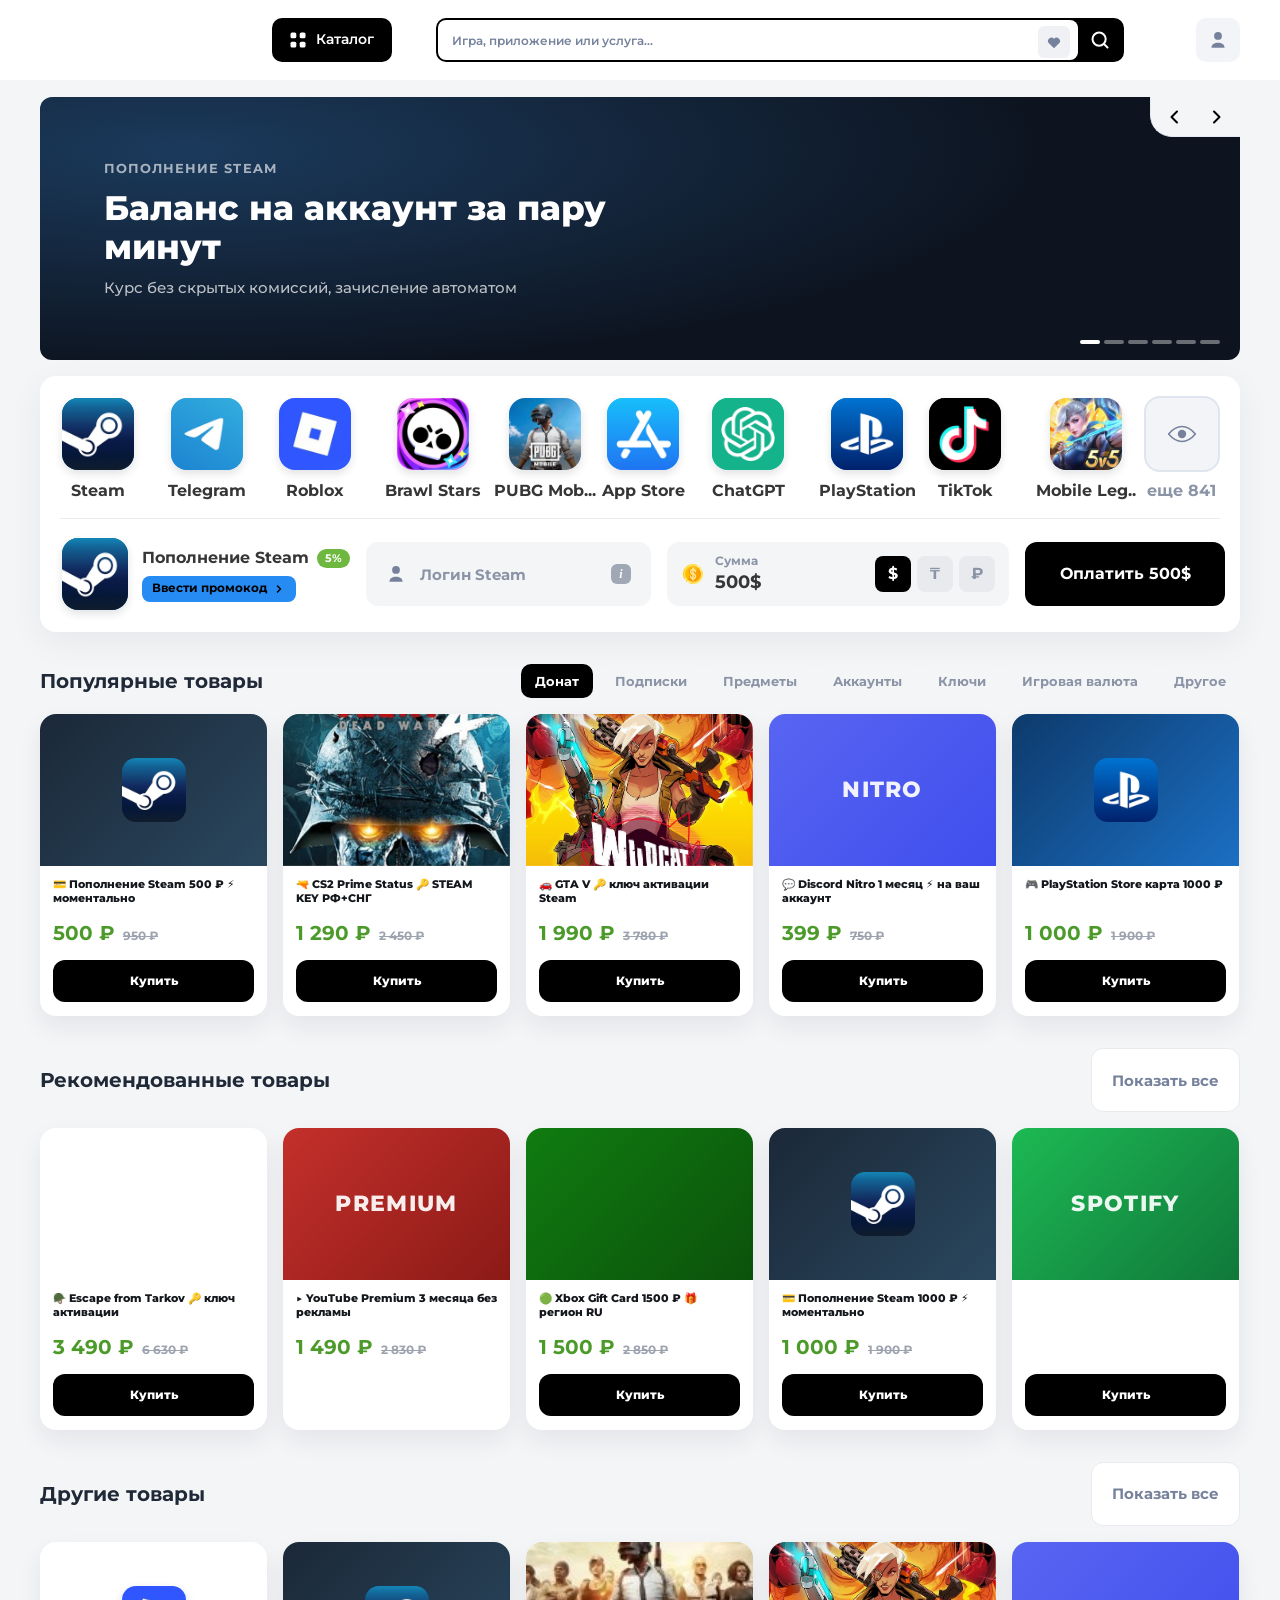
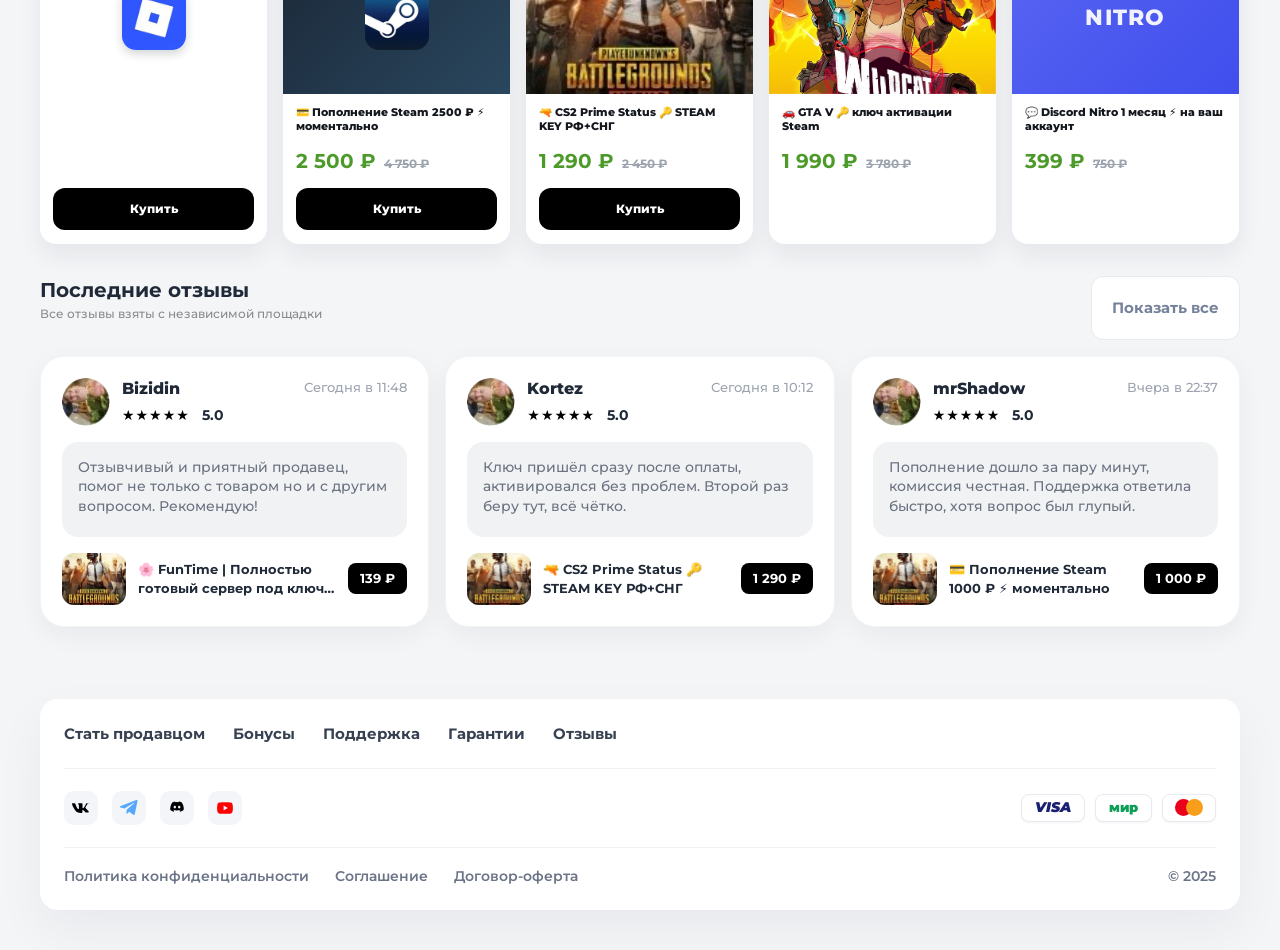
==== index.html @ a643cd5f "Витрина, страница статуса заказа и админка" ====
<!DOCTYPE html>
<html lang="ru">
<head>
<meta charset="utf-8">
<meta name="viewport" content="width=1280">
<title>Магазин цифровых товаров</title>
<link rel="icon" href="assets/img/favicon.svg" type="image/svg+xml">
<link rel="icon" href="assets/img/favicon-32.png" sizes="32x32" type="image/png">
<link rel="apple-touch-icon" href="assets/img/favicon-180.png">
<link rel="preconnect" href="https://fonts.googleapis.com">
<link rel="preconnect" href="https://fonts.gstatic.com" crossorigin>
<link href="https://fonts.googleapis.com/css2?family=Montserrat:wght@400;500;600;700;800;900&display=swap" rel="stylesheet">
<link rel="stylesheet" href="assets/css/styles.css">
</head>
<body>

<header class="header">
  <div class="header__inner">
    <button class="btn btn--catalog" type="button" id="catalogBtn" aria-expanded="false" aria-controls="catalogMenu">
      <svg width="20" height="20" viewBox="0 0 20 20" fill="none" aria-hidden="true">
        <rect x="2.5" y="2.5" width="5.8" height="5.8" rx="1.6" fill="#fff"/>
        <rect x="11.7" y="2.5" width="5.8" height="5.8" rx="1.6" fill="#fff"/>
        <rect x="2.5" y="11.7" width="5.8" height="5.8" rx="1.6" fill="#fff"/>
        <rect x="11.7" y="11.7" width="5.8" height="5.8" rx="1.6" fill="#fff"/>
      </svg>
      Каталог
    </button>

    <form class="search" role="search" onsubmit="return false">
      <input class="search__input" type="text" placeholder="Игра, приложение или услуга...">
      <button class="search__fav" type="button" aria-label="Избранное">
        <svg width="14" height="13" viewBox="0 0 14 13" fill="none" aria-hidden="true"><path d="M7 12.2 1.9 7.3A3.4 3.4 0 0 1 7 2.8a3.4 3.4 0 0 1 5.1 4.5L7 12.2Z" fill="#76829B"/></svg>
      </button>
      <button class="search__submit" type="submit" aria-label="Найти">
        <svg width="20" height="20" viewBox="0 0 20 20" fill="none" aria-hidden="true">
          <circle cx="9.1" cy="9.1" r="6.6" stroke="#fff" stroke-width="2"/>
          <path d="M14 14l3.5 3.5" stroke="#fff" stroke-width="2" stroke-linecap="round"/>
        </svg>
      </button>
    </form>

    <button class="header__profile" type="button" aria-label="Профиль">
      <svg width="20" height="20" viewBox="0 0 20 20" fill="none" aria-hidden="true">
        <circle cx="10" cy="5.9" r="3.9" fill="#76829B"/>
        <path d="M3.5 17.7c0-3.4 2.9-4.9 6.5-4.9s6.5 1.5 6.5 4.9H3.5Z" fill="#76829B"/>
      </svg>
    </button>
  </div>

  <!-- Выпадающее меню каталога. Живёт внутри шапки, чтобы клик по нему
       не считался кликом «снаружи» и меню не закрывалось само. -->
  <div class="catalog" id="catalogMenu" hidden>
    <div class="catalog__inner">
      <nav class="cat-side">
            <button class="cat-side__item is-active" type="button">
              Игры и игровые сервисы
              <svg width="18" height="18" viewBox="0 0 18 18" fill="none" aria-hidden="true"><path d="M6.75 4.5 11.25 9l-4.5 4.5" stroke="currentColor" stroke-width="1.5" stroke-linecap="round" stroke-linejoin="round"/></svg>
            </button>
            <button class="cat-side__item" type="button">
              Игровые ценности
              <svg width="18" height="18" viewBox="0 0 18 18" fill="none" aria-hidden="true"><path d="M6.75 4.5 11.25 9l-4.5 4.5" stroke="currentColor" stroke-width="1.5" stroke-linecap="round" stroke-linejoin="round"/></svg>
            </button>
            <button class="cat-side__item" type="button">
              Мобильные игры
              <svg width="18" height="18" viewBox="0 0 18 18" fill="none" aria-hidden="true"><path d="M6.75 4.5 11.25 9l-4.5 4.5" stroke="currentColor" stroke-width="1.5" stroke-linecap="round" stroke-linejoin="round"/></svg>
            </button>
            <button class="cat-side__item" type="button">
              Сервисы и соцсети
              <svg width="18" height="18" viewBox="0 0 18 18" fill="none" aria-hidden="true"><path d="M6.75 4.5 11.25 9l-4.5 4.5" stroke="currentColor" stroke-width="1.5" stroke-linecap="round" stroke-linejoin="round"/></svg>
            </button>
            <button class="cat-side__item" type="button">
              Программы
              <svg width="18" height="18" viewBox="0 0 18 18" fill="none" aria-hidden="true"><path d="M6.75 4.5 11.25 9l-4.5 4.5" stroke="currentColor" stroke-width="1.5" stroke-linecap="round" stroke-linejoin="round"/></svg>
            </button>
      </nav>
      <div class="cat-main">
        <div class="cat-cols">
            <div class="cat-col">
              <h3 class="cat-col__title">
                <a href="#">Steam</a>
                <svg width="18" height="18" viewBox="0 0 18 18" fill="none" aria-hidden="true"><path d="M6.75 4.5 11.25 9l-4.5 4.5" stroke="currentColor" stroke-width="1.6" stroke-linecap="round" stroke-linejoin="round"/></svg>
              </h3>
              <ul class="cat-col__list">
                <li><a href="#">Игры и DLC</a></li>
                <li><a href="#">Пополнение баланса</a></li>
                <li><a href="#">Подарочные карты</a></li>
                <li><a href="#">Коллекционные карточки</a></li>
                <li><a href="#">Смена региона</a></li>
              </ul>
            </div>
            <div class="cat-col">
              <h3 class="cat-col__title">
                <a href="#">PlayStation</a>
                <svg width="18" height="18" viewBox="0 0 18 18" fill="none" aria-hidden="true"><path d="M6.75 4.5 11.25 9l-4.5 4.5" stroke="currentColor" stroke-width="1.6" stroke-linecap="round" stroke-linejoin="round"/></svg>
              </h3>
              <ul class="cat-col__list">
                <li><a href="#">Игры и DLC</a></li>
                <li><a href="#">Пополнение баланса</a></li>
                <li><a href="#">Новые аккаунты</a></li>
                <li><a href="#">PS Plus</a></li>
                <li><a href="#">EA Play</a></li>
              </ul>
            </div>
            <div class="cat-col">
              <h3 class="cat-col__title">
                <a href="#">Xbox</a>
                <svg width="18" height="18" viewBox="0 0 18 18" fill="none" aria-hidden="true"><path d="M6.75 4.5 11.25 9l-4.5 4.5" stroke="currentColor" stroke-width="1.6" stroke-linecap="round" stroke-linejoin="round"/></svg>
              </h3>
              <ul class="cat-col__list">
                <li><a href="#">Игры и DLC</a></li>
                <li><a href="#">Пополнение баланса</a></li>
                <li><a href="#">Новые аккаунты</a></li>
                <li><a href="#">Xbox Game Pass</a></li>
                <li><a href="#">Услуги</a></li>
              </ul>
            </div>
            <div class="cat-col">
              <h3 class="cat-col__title">
                <a href="#">Nintendo</a>
                <svg width="18" height="18" viewBox="0 0 18 18" fill="none" aria-hidden="true"><path d="M6.75 4.5 11.25 9l-4.5 4.5" stroke="currentColor" stroke-width="1.6" stroke-linecap="round" stroke-linejoin="round"/></svg>
              </h3>
              <ul class="cat-col__list">
                <li><a href="#">Игры и DLC</a></li>
                <li><a href="#">Подарочные карты</a></li>
                <li><a href="#">Новые аккаунты</a></li>
                <li><a href="#">NS Online</a></li>
              </ul>
            </div>
            <div class="cat-col">
              <h3 class="cat-col__title">
                <a href="#">Battle.net</a>
                <svg width="18" height="18" viewBox="0 0 18 18" fill="none" aria-hidden="true"><path d="M6.75 4.5 11.25 9l-4.5 4.5" stroke="currentColor" stroke-width="1.6" stroke-linecap="round" stroke-linejoin="round"/></svg>
              </h3>
              <ul class="cat-col__list">
                <li><a href="#">World of Warcraft</a></li>
                <li><a href="#">Подарочные карты</a></li>
                <li><a href="#">Прямое пополнение</a></li>
                <li><a href="#">Новые аккаунты</a></li>
                <li><a href="#">Смена региона</a></li>
              </ul>
            </div>
            <div class="cat-col">
              <h3 class="cat-col__title">
                <a href="#">Подборки</a>
                <svg width="18" height="18" viewBox="0 0 18 18" fill="none" aria-hidden="true"><path d="M6.75 4.5 11.25 9l-4.5 4.5" stroke="currentColor" stroke-width="1.6" stroke-linecap="round" stroke-linejoin="round"/></svg>
              </h3>
              <ul class="cat-col__list">
                <li><a href="#">Скидки 90%</a></li>
                <li><a href="#">Популярные издатели</a></li>
                <li><a href="#">Лучшие серии игр</a></li>
                <li><a href="#">Steam Deck</a></li>
                <li><a href="#">Bundle-наборы</a></li>
              </ul>
            </div>
        </div>
      </div>
    </div>
  </div>
</header>

<main class="page">

  <!-- 1. Баннер-карусель. В макете картинки не было (чёрный прямоугольник),
       поэтому слайды собраны градиентами — структура и поведение важнее содержимого. -->
  <section class="banner" id="banner">
    <div class="banner__track">
      <div class="banner__slide slide--1 is-current">
        <div class="banner__text">
          <p class="banner__kicker">Пополнение Steam</p>
          <h2 class="banner__title">Баланс на аккаунт за пару минут</h2>
          <p class="banner__sub">Курс без скрытых комиссий, зачисление автоматом</p>
        </div>
      </div>
      <div class="banner__slide slide--2">
        <div class="banner__text">
          <p class="banner__kicker">Ключи и активации</p>
          <h2 class="banner__title">Более 40 000 игр в наличии</h2>
          <p class="banner__sub">Ключ приходит сразу после оплаты</p>
        </div>
      </div>
      <div class="banner__slide slide--3">
        <div class="banner__text">
          <p class="banner__kicker">Подписки</p>
          <h2 class="banner__title">Discord Nitro, YouTube, Spotify</h2>
          <p class="banner__sub">Оформляем на ваш аккаунт, без смены пароля</p>
        </div>
      </div>
      <div class="banner__slide slide--4">
        <div class="banner__text">
          <p class="banner__kicker">Мобильные игры</p>
          <h2 class="banner__title">Донат в Brawl Stars и PUBG Mobile</h2>
          <p class="banner__sub">По ID аккаунта, без входа в игру</p>
        </div>
      </div>
      <div class="banner__slide slide--5">
        <div class="banner__text">
          <p class="banner__kicker">Гифт-карты</p>
          <h2 class="banner__title">PlayStation, Xbox, Roblox</h2>
          <p class="banner__sub">Номиналы от 500 ₽, регион на выбор</p>
        </div>
      </div>
      <div class="banner__slide slide--6">
        <div class="banner__text">
          <p class="banner__kicker">Гарантия</p>
          <h2 class="banner__title">Не подошёл товар — вернём деньги</h2>
          <p class="banner__sub">Поддержка на связи круглосуточно</p>
        </div>
      </div>
    </div>

    <div class="banner__nav">
      <button class="banner__arrow" type="button" data-dir="-1" aria-label="Предыдущий слайд">
        <svg width="22" height="22" viewBox="0 0 22 22" fill="none" aria-hidden="true"><path d="M13 5.5 7.5 11l5.5 5.5" stroke="#000" stroke-width="2" stroke-linecap="round" stroke-linejoin="round"/></svg>
      </button>
      <button class="banner__arrow" type="button" data-dir="1" aria-label="Следующий слайд">
        <svg width="22" height="22" viewBox="0 0 22 22" fill="none" aria-hidden="true"><path d="M9 5.5 14.5 11 9 16.5" stroke="#000" stroke-width="2" stroke-linecap="round" stroke-linejoin="round"/></svg>
      </button>
    </div>

    <div class="banner__dots" role="tablist" aria-label="Слайды"></div>
  </section>

  <!-- 2. Иконки сервисов + блок пополнения Steam -->
  <section class="services-card">
    <div class="services">
          <button class="service" type="button" style="--ring: #1482B3">
            <span class="service__tile"><img src="assets/img/steam.png" alt="Steam"></span>
            <span class="service__name">Steam</span>
          </button>
          <button class="service" type="button" style="--ring: #45BAEE">
            <span class="service__tile"><img src="assets/img/telegram.png" alt="Telegram"></span>
            <span class="service__name">Telegram</span>
          </button>
          <button class="service" type="button" style="--ring: #B8C5FF">
            <span class="service__tile"><img src="assets/img/roblox.png" alt="Roblox"></span>
            <span class="service__name">Roblox</span>
          </button>
          <button class="service" type="button" style="--ring: #E86EFF">
            <span class="service__tile"><img src="assets/img/brawlstars.png" alt="Brawl Stars"></span>
            <span class="service__name">Brawl Stars</span>
          </button>
          <button class="service" type="button" style="--ring: #FFFFFF">
            <span class="service__tile"><img src="assets/img/pubgm.png" alt="PUBG Mob..."></span>
            <span class="service__name">PUBG Mob...</span>
          </button>
          <button class="service" type="button" style="--ring: #4ACDFF">
            <span class="service__tile"><img src="assets/img/appstore.png" alt="App Store"></span>
            <span class="service__name">App Store</span>
          </button>
          <button class="service" type="button" style="--ring: #38D4AD">
            <span class="service__tile"><img src="assets/img/chatgpt.png" alt="ChatGPT"></span>
            <span class="service__name">ChatGPT</span>
          </button>
          <button class="service" type="button" style="--ring: #117FDA">
            <span class="service__tile"><img src="assets/img/playstation.png" alt="PlayStation"></span>
            <span class="service__name">PlayStation</span>
          </button>
          <button class="service" type="button" style="--ring: #454545">
            <span class="service__tile"><img src="assets/img/tiktok.png" alt="TikTok"></span>
            <span class="service__name">TikTok</span>
          </button>
          <button class="service" type="button" style="--ring: #FFFFFF">
            <span class="service__tile"><img src="assets/img/mobilelegends.png" alt="Mobile Leg.."></span>
            <span class="service__name">Mobile Leg..</span>
          </button>
      <button class="service service--more" type="button">
        <span class="service__tile service__tile--more">
          <svg width="28" height="28" viewBox="0 0 28 28" fill="none" aria-hidden="true">
            <circle cx="14" cy="14" r="4.2" fill="#76829B"/>
            <path d="M14 6.5c5.2 0 9.6 3 13.4 7.5-3.8 4.5-8.2 7.5-13.4 7.5S4.4 18.5.6 14C4.4 9.5 8.8 6.5 14 6.5Z" stroke="#76829B" stroke-width="1.6"/>
          </svg>
        </span>
        <span class="service__name service__name--muted">еще 841</span>
      </button>
    </div>

    <hr class="services-card__divider">

    <div class="topup" data-sku="STEAM-TOPUP-500">
      <div class="topup__app">
        <span class="service__tile" style="--ring: #1482B3"><img src="assets/img/steam.png" alt="Steam"></span>
        <div class="topup__app-text">
          <p class="topup__app-title">Пополнение Steam <span class="badge">5%</span></p>
          <button class="promo-btn" type="button" id="promoBtn">
            Ввести промокод
            <svg width="12" height="12" viewBox="0 0 12 12" fill="none" aria-hidden="true"><path d="M4.5 3 7.5 6l-3 3" stroke="#000" stroke-width="1.5" stroke-linecap="round" stroke-linejoin="round"/></svg>
          </button>
          <label class="promo-field" id="promoField" hidden>
            <input type="text" id="promoInput" placeholder="Промокод" maxlength="32" autocomplete="off">
          </label>
          <p class="promo-note" id="promoNote" hidden></p>
        </div>
      </div>

      <label class="field field--login">
        <svg width="20" height="20" viewBox="0 0 20 20" fill="none" aria-hidden="true">
          <circle cx="10" cy="5.9" r="3.9" fill="#76829B"/>
          <path d="M3.5 17.7c0-3.4 2.9-4.9 6.5-4.9s6.5 1.5 6.5 4.9H3.5Z" fill="#76829B"/>
        </svg>
        <input type="text" placeholder="Логин Steam">
        <span class="field__hint" title="Логин виден в настройках профиля Steam">i</span>
      </label>

      <div class="field field--amount">
        <img class="field__coin" src="assets/img/coin.png" alt="" width="20" height="20">
        <div class="field__amount-text">
          <span class="field__label">Сумма</span>
          <span class="field__value" id="amountValue">500₽</span>
        </div>
        <!-- 3. Переключатель валют: только визуальное состояние, пересчёта по ТЗ не требуется -->
        <div class="currency" id="currency">
          <button class="currency__btn is-active" type="button" data-cur="$">$</button>
          <button class="currency__btn" type="button" data-cur="₸">₸</button>
          <button class="currency__btn" type="button" data-cur="₽">₽</button>
        </div>
      </div>

      <button class="btn btn--pay" type="button" id="payButton">Оплатить 500$</button>
    </div>
  </section>

  <!-- 4. Ряды товаров -->
  <section class="products">
    <div class="products__head">
      <h2 class="section-title">Популярные товары</h2>
      <div class="chips">
            <button class="chip is-active" type="button" data-tab="donate">Донат</button>
            <button class="chip" type="button" data-tab="subscribes">Подписки</button>
            <button class="chip" type="button" data-tab="items">Предметы</button>
            <button class="chip" type="button" data-tab="accounts">Аккаунты</button>
            <button class="chip" type="button" data-tab="keys">Ключи</button>
            <button class="chip" type="button" data-tab="currency">Игровая валюта</button>
            <button class="chip" type="button" data-tab="other">Другое</button>
      </div>
    </div>
    <div class="grid">
        <article class="card" data-sku="STEAM-TOPUP-500">
            <div class="card__media card__media--art art--steam">
              <img src="assets/img/steam.png" alt="" loading="lazy">
            </div>
          <div class="card__body">
            <h3 class="card__title">💳 Пополнение Steam 500 ₽ ⚡ моментально</h3>
            <p class="card__price">
              <span class="card__price-now">500 ₽</span>
              <span class="card__price-old">950 ₽</span>
            </p>
            <button class="btn btn--buy" type="button" data-sku="STEAM-TOPUP-500" data-price="500">Купить</button>
          </div>
        </article>
        <article class="card" data-sku="KEY-CS2-PRIME">
            <img class="card__media" src="assets/img/zombie.jpg" alt="" loading="lazy">
          <div class="card__body">
            <h3 class="card__title">🔫 CS2 Prime Status 🔑 STEAM KEY РФ+СНГ</h3>
            <p class="card__price">
              <span class="card__price-now">1 290 ₽</span>
              <span class="card__price-old">2 450 ₽</span>
            </p>
            <button class="btn btn--buy" type="button" data-sku="KEY-CS2-PRIME" data-price="1290">Купить</button>
          </div>
        </article>
        <article class="card" data-sku="KEY-GTA5">
            <img class="card__media" src="assets/img/wildcat.jpg" alt="" loading="lazy">
          <div class="card__body">
            <h3 class="card__title">🚗 GTA V 🔑 ключ активации Steam</h3>
            <p class="card__price">
              <span class="card__price-now">1 990 ₽</span>
              <span class="card__price-old">3 780 ₽</span>
            </p>
            <button class="btn btn--buy" type="button" data-sku="KEY-GTA5" data-price="1990">Купить</button>
          </div>
        </article>
        <article class="card" data-sku="SUB-DISCORD-1M">
            <div class="card__media card__media--art art--discord">
              <span class="art__label">NITRO</span>
            </div>
          <div class="card__body">
            <h3 class="card__title">💬 Discord Nitro 1 месяц ⚡ на ваш аккаунт</h3>
            <p class="card__price">
              <span class="card__price-now">399 ₽</span>
              <span class="card__price-old">750 ₽</span>
            </p>
            <button class="btn btn--buy" type="button" data-sku="SUB-DISCORD-1M" data-price="399">Купить</button>
          </div>
        </article>
        <article class="card" data-sku="GIFT-PSN-1000">
            <div class="card__media card__media--art art--psn">
              <img src="assets/img/playstation.png" alt="" loading="lazy">
            </div>
          <div class="card__body">
            <h3 class="card__title">🎮 PlayStation Store карта 1000 ₽</h3>
            <p class="card__price">
              <span class="card__price-now">1 000 ₽</span>
              <span class="card__price-old">1 900 ₽</span>
            </p>
            <button class="btn btn--buy" type="button" data-sku="GIFT-PSN-1000" data-price="1000">Купить</button>
          </div>
        </article>
    </div>
  </section>

  <section class="products">
    <div class="products__head">
      <h2 class="section-title">Рекомендованные товары</h2>
      <button class="btn btn--ghost" type="button">Показать все</button>
    </div>
    <div class="grid">
        <article class="card" data-sku="KEY-EFT">
            <img class="card__media" src="assets/img/rogue.jpg" alt="" loading="lazy">
          <div class="card__body">
            <h3 class="card__title">🪖 Escape from Tarkov 🔑 ключ активации</h3>
            <p class="card__price">
              <span class="card__price-now">3 490 ₽</span>
              <span class="card__price-old">6 630 ₽</span>
            </p>
            <button class="btn btn--buy" type="button" data-sku="KEY-EFT" data-price="3490">Купить</button>
          </div>
        </article>
        <article class="card" data-sku="SUB-YT-3M">
            <div class="card__media card__media--art art--yt">
              <span class="art__label">PREMIUM</span>
            </div>
          <div class="card__body">
            <h3 class="card__title">▶️ YouTube Premium 3 месяца без рекламы</h3>
            <p class="card__price">
              <span class="card__price-now">1 490 ₽</span>
              <span class="card__price-old">2 830 ₽</span>
            </p>
            <button class="btn btn--buy" type="button" data-sku="SUB-YT-3M" data-price="1490">Купить</button>
          </div>
        </article>
        <article class="card" data-sku="GIFT-XBOX-1500">
            <div class="card__media card__media--art art--xbox">
              <span class="art__label">XBOX</span>
            </div>
          <div class="card__body">
            <h3 class="card__title">🟢 Xbox Gift Card 1500 ₽ 🎁 регион RU</h3>
            <p class="card__price">
              <span class="card__price-now">1 500 ₽</span>
              <span class="card__price-old">2 850 ₽</span>
            </p>
            <button class="btn btn--buy" type="button" data-sku="GIFT-XBOX-1500" data-price="1500">Купить</button>
          </div>
        </article>
        <article class="card" data-sku="STEAM-TOPUP-1000">
            <div class="card__media card__media--art art--steam">
              <img src="assets/img/steam.png" alt="" loading="lazy">
            </div>
          <div class="card__body">
            <h3 class="card__title">💳 Пополнение Steam 1000 ₽ ⚡ моментально</h3>
            <p class="card__price">
              <span class="card__price-now">1 000 ₽</span>
              <span class="card__price-old">1 900 ₽</span>
            </p>
            <button class="btn btn--buy" type="button" data-sku="STEAM-TOPUP-1000" data-price="1000">Купить</button>
          </div>
        </article>
        <article class="card" data-sku="SUB-SPOTIFY-1M">
            <div class="card__media card__media--art art--spotify">
              <span class="art__label">SPOTIFY</span>
            </div>
          <div class="card__body">
            <h3 class="card__title">🎧 Spotify Premium 1 месяц 🔥</h3>
            <p class="card__price">
              <span class="card__price-now">299 ₽</span>
              <span class="card__price-old">560 ₽</span>
            </p>
            <button class="btn btn--buy" type="button" data-sku="SUB-SPOTIFY-1M" data-price="299">Купить</button>
          </div>
        </article>
    </div>
  </section>

  <section class="products">
    <div class="products__head">
      <h2 class="section-title">Другие товары</h2>
      <button class="btn btn--ghost" type="button">Показать все</button>
    </div>
    <div class="grid">
        <article class="card" data-sku="GIFT-ROBLOX-800">
            <div class="card__media card__media--art art--roblox">
              <img src="assets/img/roblox.png" alt="" loading="lazy">
            </div>
          <div class="card__body">
            <h3 class="card__title">🟥 Roblox 800 Robux 🎁 на аккаунт</h3>
            <p class="card__price">
              <span class="card__price-now">890 ₽</span>
              <span class="card__price-old">1 690 ₽</span>
            </p>
            <button class="btn btn--buy" type="button" data-sku="GIFT-ROBLOX-800" data-price="890">Купить</button>
          </div>
        </article>
        <article class="card" data-sku="STEAM-TOPUP-2500">
            <div class="card__media card__media--art art--steam">
              <img src="assets/img/steam.png" alt="" loading="lazy">
            </div>
          <div class="card__body">
            <h3 class="card__title">💳 Пополнение Steam 2500 ₽ ⚡ моментально</h3>
            <p class="card__price">
              <span class="card__price-now">2 500 ₽</span>
              <span class="card__price-old">4 750 ₽</span>
            </p>
            <button class="btn btn--buy" type="button" data-sku="STEAM-TOPUP-2500" data-price="2500">Купить</button>
          </div>
        </article>
        <article class="card" data-sku="KEY-CS2-PRIME">
            <img class="card__media" src="assets/img/pubg.jpg" alt="" loading="lazy">
          <div class="card__body">
            <h3 class="card__title">🔫 CS2 Prime Status 🔑 STEAM KEY РФ+СНГ</h3>
            <p class="card__price">
              <span class="card__price-now">1 290 ₽</span>
              <span class="card__price-old">2 450 ₽</span>
            </p>
            <button class="btn btn--buy" type="button" data-sku="KEY-CS2-PRIME" data-price="1290">Купить</button>
          </div>
        </article>
        <article class="card" data-sku="KEY-GTA5">
            <img class="card__media" src="assets/img/wildcat.jpg" alt="" loading="lazy">
          <div class="card__body">
            <h3 class="card__title">🚗 GTA V 🔑 ключ активации Steam</h3>
            <p class="card__price">
              <span class="card__price-now">1 990 ₽</span>
              <span class="card__price-old">3 780 ₽</span>
            </p>
            <button class="btn btn--buy" type="button" data-sku="KEY-GTA5" data-price="1990">Купить</button>
          </div>
        </article>
        <article class="card" data-sku="SUB-DISCORD-1M">
            <div class="card__media card__media--art art--discord">
              <span class="art__label">NITRO</span>
            </div>
          <div class="card__body">
            <h3 class="card__title">💬 Discord Nitro 1 месяц ⚡ на ваш аккаунт</h3>
            <p class="card__price">
              <span class="card__price-now">399 ₽</span>
              <span class="card__price-old">750 ₽</span>
            </p>
            <button class="btn btn--buy" type="button" data-sku="SUB-DISCORD-1M" data-price="399">Купить</button>
          </div>
        </article>
    </div>
  </section>

  <!-- 5. Отзывы -->
  <section class="reviews">
    <div class="reviews__head">
      <div>
        <h2 class="section-title">Последние отзывы</h2>
        <p class="reviews__note">Все отзывы взяты с независимой площадки</p>
      </div>
      <button class="btn btn--ghost" type="button">Показать все</button>
    </div>
    <div class="reviews__grid">
        <article class="review">
          <header class="review__head">
            <img class="review__avatar" src="assets/img/avatar.jpg" alt="">
            <div class="review__who">
              <span class="review__name">Bizidin</span>
              <span class="review__rating"><span class="stars">★★★★★</span> 5.0</span>
            </div>
            <time class="review__time">Сегодня в 11:48</time>
          </header>
          <p class="review__text">Отзывчивый и приятный продавец, помог не только с товаром но и с другим вопросом. Рекомендую!</p>
          <a class="review__product" href="#">
            <img src="assets/img/pubg.jpg" alt="">
            <span class="review__product-name">🌸 FunTime | Полностью готовый сервер под ключ ⚡</span>
            <span class="review__product-price">139 ₽</span>
          </a>
        </article>
        <article class="review">
          <header class="review__head">
            <img class="review__avatar" src="assets/img/avatar.jpg" alt="">
            <div class="review__who">
              <span class="review__name">Kortez</span>
              <span class="review__rating"><span class="stars">★★★★★</span> 5.0</span>
            </div>
            <time class="review__time">Сегодня в 10:12</time>
          </header>
          <p class="review__text">Ключ пришёл сразу после оплаты, активировался без проблем. Второй раз беру тут, всё чётко.</p>
          <a class="review__product" href="#">
            <img src="assets/img/pubg.jpg" alt="">
            <span class="review__product-name">🔫 CS2 Prime Status 🔑 STEAM KEY РФ+СНГ</span>
            <span class="review__product-price">1 290 ₽</span>
          </a>
        </article>
        <article class="review">
          <header class="review__head">
            <img class="review__avatar" src="assets/img/avatar.jpg" alt="">
            <div class="review__who">
              <span class="review__name">mrShadow</span>
              <span class="review__rating"><span class="stars">★★★★★</span> 5.0</span>
            </div>
            <time class="review__time">Вчера в 22:37</time>
          </header>
          <p class="review__text">Пополнение дошло за пару минут, комиссия честная. Поддержка ответила быстро, хотя вопрос был глупый.</p>
          <a class="review__product" href="#">
            <img src="assets/img/pubg.jpg" alt="">
            <span class="review__product-name">💳 Пополнение Steam 1000 ₽ ⚡ моментально</span>
            <span class="review__product-price">1 000 ₽</span>
          </a>
        </article>
    </div>
  </section>

</main>

<footer class="footer">
  <div class="footer__row footer__row--top">
    <nav class="footer__nav">
      <a href="#">Стать продавцом</a>
      <a href="#">Бонусы</a>
      <a href="#">Поддержка</a>
      <a href="#">Гарантии</a>
      <a href="#">Отзывы</a>
    </nav>
  </div>

  <div class="footer__row footer__row--mid">
    <div class="footer__socials">
      <a class="soc" href="#" aria-label="VK"><svg width="18" height="10" viewBox="0 0 18 10" fill="none"><path d="M17.4 1c.1-.4 0-.7-.6-.7h-2c-.5 0-.7.3-.8.5 0 0-1 2.4-2.3 3.9-.4.4-.6.6-.9.6-.1 0-.3-.2-.3-.6V1c0-.5-.2-.7-.6-.7H6.6c-.3 0-.5.2-.5.4 0 .5.7.6.8 1.9v2.9c0 .6-.1.7-.4.7-.7 0-2.2-2.4-3.1-5.2C3.2.5 3 .3 2.5.3H.5C0 .3 0 .5 0 .8c0 .5.7 3.1 3.1 6.5C4.7 9.6 7 10 9 10c1.2 0 1.4-.3 1.4-.7V7.5c0-.5.1-.6.4-.6.2 0 .6.1 1.5 1 1 1 1.2 1.5 1.8 1.5h2c.6 0 .8-.3.7-.8-.2-.5-.9-1.3-1.8-2.2-.5-.6-1.2-1.2-1.4-1.5-.3-.4-.2-.5 0-.9 0 0 2.4-3.4 2.6-4.5" fill="#000"/></svg></a>
      <a class="soc" href="#" aria-label="Telegram"><svg width="18" height="16" viewBox="0 0 18 16" fill="none"><path d="M17.5.9 14.8 14c-.2.9-.7 1.1-1.5.7l-4.1-3-2 1.9c-.2.2-.4.4-.8.4l.3-4.2L14.3 3c.3-.3-.1-.4-.5-.2L4.5 8.6.5 7.4C-.4 7.1-.4 6.5.7 6.1L16.3.1c.7-.3 1.4.2 1.2.8Z" fill="#54A9FF"/></svg></a>
      <a class="soc" href="#" aria-label="Discord"><svg width="14" height="17" viewBox="0 0 14 17" fill="none"><path d="M11.8 3.4A11 11 0 0 0 9 2.5l-.4.7a10 10 0 0 0-3.2 0L5 2.5c-1 .2-1.9.5-2.8 1C.6 6 .1 8.5.3 11a11 11 0 0 0 3.4 1.7l.7-1.1-1.2-.6.3-.2a7.9 7.9 0 0 0 6.8 0l.3.2-1.2.6.7 1.1A11 11 0 0 0 13.7 11c.3-2.9-.4-5.4-1.9-7.6ZM4.8 9.5c-.7 0-1.2-.6-1.2-1.4S4.1 6.7 4.8 6.7c.7 0 1.2.6 1.2 1.4s-.5 1.4-1.2 1.4Zm4.4 0c-.7 0-1.2-.6-1.2-1.4s.5-1.4 1.2-1.4c.7 0 1.2.6 1.2 1.4s-.5 1.4-1.2 1.4Z" fill="#000"/></svg></a>
      <a class="soc" href="#" aria-label="YouTube"><svg width="18" height="18" viewBox="0 0 18 18" fill="none"><path d="M16.5 5.3c-.2-.9-.9-1.5-1.7-1.7C13.2 3.2 9 3.2 9 3.2s-4.2 0-5.8.4c-.8.2-1.5.8-1.7 1.7C1.1 6.9 1.1 9 1.1 9s0 2.1.4 3.7c.2.9.9 1.5 1.7 1.7 1.6.4 5.8.4 5.8.4s4.2 0 5.8-.4c.8-.2 1.5-.8 1.7-1.7.4-1.6.4-3.7.4-3.7s0-2.1-.4-3.7ZM7.6 11.5v-5L11.8 9l-4.2 2.5Z" fill="#FF0000"/></svg></a>
    </div>

    <div class="footer__pay">
      <span class="pay-badge pay-badge--visa">VISA</span>
      <span class="pay-badge pay-badge--mir">мир</span>
      <span class="pay-badge pay-badge--mc"><i></i><i></i></span>
    </div>
  </div>

  <div class="footer__row footer__row--bottom">
    <nav class="footer__legal">
      <a href="#">Политика конфиденциальности</a>
      <a href="#">Соглашение</a>
      <a href="#">Договор-оферта</a>
    </nav>
    <p class="footer__copy">© 2025</p>
  </div>
</footer>

<script src="assets/js/api.js"></script>
<script src="assets/js/app.js"></script>
</body>
</html>
---- assets/css/styles.css ----
/*
   Витрина магазина цифровых товаров.
   Все размеры и цвета сняты с фигмы (контейнер 1200, шапка 80, карточка 227×294 и т.д.),
   поэтому в коде много «некруглых» чисел вроде 13.5px — так в макете.

   Мобильной версии по ТЗ не требуется, поэтому вёрстка desktop-only,
   viewport зафиксирован на 1280.
*/

:root {
  --bg: #F4F5F7;
  --white: #fff;
  --ink: #16181D;          /* самый тёмный текст, заголовки в меню */
  --text: #363636;         /* основной */
  --text-2: #1F2937;       /* заголовки секций */
  --muted: #8A94A6;        /* подписи, неактивные состояния */
  --muted-2: #76829B;      /* иконки */
  --line: #F2F4F7;
  --line-2: #E8EAED;
  --green: #4C9A2A;        /* цена */
  --green-2: #6EB83F;      /* бейдж «5%» */

  --radius: 16px;
  --shadow-card: 0 11px 25px rgba(16, 24, 40, .07);
  --shadow-block: 0 10px 34px rgba(16, 24, 40, .06);
}

*, *::before, *::after { box-sizing: border-box; }

/* Собственный display у блока сильнее атрибута hidden, поэтому глушим явно */
[hidden] { display: none !important; }

body {
  margin: 0;
  background: var(--bg);
  color: var(--text);
  font: 400 14px/1.4 Montserrat, "Segoe UI", system-ui, sans-serif;
  -webkit-font-smoothing: antialiased;
}

img { display: block; max-width: 100%; }
button { font: inherit; color: inherit; cursor: pointer; }

/* Системная обводка фокуса поверх чёрных кнопок выглядит грязно — рисуем свою.
   Только для клавиатуры: по клику мышью не появляется. */
:focus-visible { outline: 2px solid #268BF3; outline-offset: 2px; }
a { color: inherit; text-decoration: none; }

/* Белая «подложка» страницы шириной 1280 — в макете весь контент лежит на ней */
.page,
.header__inner,
.footer,
.catalog__inner {
  width: 1200px;
  margin: 0 auto;
}

/* ─ Шапка ─ */

.header {
  position: relative;
  z-index: 30;
  background: var(--white);
  border-bottom: 1px solid var(--line);
}

.header__inner {
  height: 80px;
  display: flex;
  align-items: center;
  gap: 44px;
  padding-left: 232px; /* в макете кнопка каталога начинается не от края контейнера */
}

.btn {
  border: 0;
  border-radius: 10px;
  background: none;
  transition: background-color .18s ease, color .18s ease, transform .18s ease, box-shadow .18s ease;
}

.btn--catalog {
  display: inline-flex;
  align-items: center;
  gap: 8px;
  width: 120px;
  height: 44px;
  padding-left: 16px;
  background: #000;
  color: var(--white);
  font-size: 14px;
  font-weight: 600;
}
.btn--catalog:hover { background: #1c1c1c; }
.btn--catalog[aria-expanded="true"] { background: #1c1c1c; }

.search {
  position: relative;
  width: 688px;
  height: 44px;
  border: 2px solid #000;
  border-radius: 10px;
  background: #000;
  display: flex;
  align-items: center;
}

.search__input {
  width: 642px;
  height: 40px;
  padding: 0 46px 0 14px;
  border: 0;
  border-radius: 8px;
  background: var(--white);
  font: 600 12px Montserrat, sans-serif;
  color: var(--text);
  outline: none;
}
.search__input::placeholder { color: #76829B; }

/* Кнопка «в избранное» лежит поверх белого поля, у правого края */
.search__fav {
  position: absolute;
  top: 6px;
  right: 52px;
  width: 32px;
  height: 32px;
  display: grid;
  place-items: center;
  border: 0;
  border-radius: 6px;
  background: #EFF1F5;
  transition: background-color .18s ease;
}
.search__fav:hover { background: #E2E6EE; }

.search__submit {
  width: 44px;
  height: 40px;
  display: grid;
  place-items: center;
  border: 0;
  background: none;
}

.header__profile {
  width: 44px;
  height: 44px;
  margin-left: auto;
  display: grid;
  place-items: center;
  border: 0;
  border-radius: 10px;
  background: var(--line);
  transition: background-color .18s ease;
}
.header__profile:hover { background: #E7EAF0; }

/* ─ Меню каталога ─ */

.catalog {
  position: absolute;
  left: 0;
  right: 0;
  top: 100%;
  background: var(--white);
  border-bottom: 1px solid #F1F2F5;
  box-shadow: 0 24px 40px rgba(16, 24, 40, .08);
  animation: catalog-in .16s ease-out;
}

@keyframes catalog-in {
  from { opacity: 0; transform: translateY(-6px); }
  to   { opacity: 1; transform: none; }
}

.catalog__inner {
  display: flex;
  min-height: 584px;
}

.cat-side {
  width: 320px;
  padding: 0;
  border-right: 1px solid #F1F2F5;
}

.cat-side__item {
  display: flex;
  align-items: center;
  justify-content: space-between;
  width: 100%;
  height: 44px;
  padding: 0 24px;
  border: 0;
  background: none;
  color: var(--text);
  font-size: 14px;
  font-weight: 500;
  text-align: left;
  transition: background-color .15s ease, color .15s ease;
}
.cat-side__item svg { color: var(--muted); flex: none; }
.cat-side__item:hover { background: #FAFBFC; }
.cat-side__item.is-active { background: var(--bg); color: var(--ink); }

.cat-main { flex: 1; padding: 24px 0 40px 40px; }

.cat-cols {
  display: grid;
  grid-template-columns: repeat(5, 137.6px);
  gap: 40px 32px;
}
/* «Подборки» в макете висят отдельной колонкой во втором ряду */
.cat-col:nth-child(6) { grid-column: 1; }

.cat-col__title {
  display: flex;
  align-items: center;
  gap: 4px;
  margin: 0 0 16px;
  color: var(--ink);
  font-size: 16px;
  font-weight: 700;
}
.cat-col__title svg { color: var(--ink); }

.cat-col__list {
  margin: 0;
  padding: 0;
  list-style: none;
  display: grid;
  gap: 12px;
}
.cat-col__list a {
  font-size: 13.5px;
  font-weight: 500;
  color: var(--text);
  transition: color .15s ease;
}
.cat-col__list a:hover { color: #000; }

/* ─ Баннер ─ */

.page { padding: 16px 0 40px; }

.banner {
  position: relative;
  height: 263px;
  margin-bottom: 16px;
}

.banner__track { height: 100%; }

/* Скругление живёт на самих слайдах: если резать их родителем через overflow:hidden,
   по дуге остаётся тёмный волосок в 1px. */
.banner__slide {
  position: absolute;
  inset: 0;
  border-radius: 12px;
  display: flex;
  align-items: center;
  padding: 0 64px;
  opacity: 0;
  transition: opacity .45s ease;
  pointer-events: none;
}
.banner__slide.is-current { opacity: 1; pointer-events: auto; }

/* Картинок для баннера в макете не было — рисуем градиентами */
.slide--1 { background: radial-gradient(120% 140% at 12% 20%, #1b3a5c 0%, #0d1420 60%); }
.slide--2 { background: radial-gradient(120% 140% at 20% 10%, #3d1f5c 0%, #120d20 65%); }
.slide--3 { background: radial-gradient(120% 140% at 80% 30%, #14483f 0%, #0a1a17 60%); }
.slide--4 { background: radial-gradient(120% 140% at 10% 80%, #5c2a1f 0%, #1c0f0b 65%); }
.slide--5 { background: radial-gradient(120% 140% at 70% 15%, #1f2f5c 0%, #0b0f1c 60%); }
.slide--6 { background: radial-gradient(120% 140% at 30% 60%, #3f3a12 0%, #17150a 60%); }

.banner__text { max-width: 620px; color: var(--white); }

.banner__kicker {
  margin: 0 0 12px;
  font-size: 13px;
  font-weight: 700;
  letter-spacing: .08em;
  text-transform: uppercase;
  color: rgba(255, 255, 255, .62);
}
.banner__title {
  margin: 0 0 10px;
  font-size: 34px;
  line-height: 1.15;
  font-weight: 800;
}
.banner__sub {
  margin: 0;
  font-size: 15px;
  font-weight: 500;
  color: rgba(255, 255, 255, .72);
}

.banner__nav {
  position: absolute;
  top: 0;
  right: 0;
  display: flex;
  gap: 2px;
  padding: 0 4px;
  width: 90px;
  height: 40px;
  border: 1px solid #E5E9F1;
  border-top: 0;
  border-right: 0;
  /* В макете это не кнопка поверх баннера, а вырез в нём (булева операция),
     поэтому фон совпадает с фоном страницы, а скруглён только внутренний угол */
  /* Радиус угла чуть меньше, чем у слайда, — так вырез гарантированно
     накрывает тёмный край и стык получается чистым */
  border-radius: 0 9px 0 22px;
  background: var(--bg);
}

.banner__arrow {
  width: 40px;
  height: 40px;
  display: grid;
  place-items: center;
  border: 0;
  border-radius: 40px;
  background: none;
  transition: background-color .15s ease;
}
.banner__arrow:hover { background: #E5E9F1; }

.banner__dots {
  position: absolute;
  right: 20px;
  bottom: 16px;
  display: flex;
  gap: 4px;
}

.banner__dot {
  width: 20px;
  height: 4px;
  border: 0;
  padding: 0;
  border-radius: 12px;
  background: rgba(255, 255, 255, .38);
  transition: background-color .2s ease;
}
.banner__dot.is-current { background: var(--white); }

/* ─ Карточка с иконками сервисов и пополнением ─ */

.services-card {
  padding: 20px;
  margin-bottom: 32px;
  border-radius: var(--radius);
  background: var(--white);
  box-shadow: var(--shadow-block);
}

.services {
  display: flex;
  justify-content: space-between;
}

.service {
  width: 76px;
  display: grid;
  justify-items: center;
  gap: 8px;
  border: 0;
  background: none;
  padding: 0;
}

/* Плитка сервиса: цвет обводки у каждого свой, приходит из --ring */
.service__tile {
  position: relative;
  display: grid;
  place-items: center;
  width: 76px;
  height: 76px;
  border-radius: 18px;
  padding: 2px;
  /* 4. Волна: --wave (0..1) ставит JS по расстоянию от курсора,
        поэтому подъём достаётся и соседним плиткам, а не только той, что под мышью */
  transform:
    translateY(calc(var(--wave, 0) * -10px))
    scale(calc(1 + var(--wave, 0) * .1));
  box-shadow:
    0 calc(var(--wave, 0) * 14px) calc(var(--wave, 0) * 20px)
    rgba(16, 24, 40, calc(var(--wave, 0) * .2));
  transition: transform .25s ease-out, box-shadow .25s ease-out;
}

/* Цветное свечение под плиткой — цвет берём из той же --ring, что и обводка */
.service__tile::after {
  content: '';
  position: absolute;
  inset: 6px;
  z-index: -1;
  border-radius: 16px;
  background: var(--ring, #C9D2E3);
  filter: blur(14px);
  opacity: calc(var(--wave, 0) * .6);
  transition: opacity .25s ease-out;
}

.service__tile img {
  width: 72px;
  height: 72px;
  border-radius: 16px;
  box-shadow: 0 4px 8px rgba(16, 24, 40, .12), 0 0 0 2px var(--ring, transparent) inset;
}

.service:hover .service__name { color: #000; }

.service__name {
  font-size: 16px;
  font-weight: 700;
  color: var(--text);
  white-space: nowrap;
  transition: color .2s ease;
}
.service__name--muted { color: var(--muted); }

.service__tile--more {
  border: 2px solid #DFE5EF;
  border-radius: 16px;
  background: var(--line);
}

.services-card__divider {
  height: 1px;
  margin: 16px 0 17px;
  border: 0;
  background: var(--line-2);
}

/* Строка пополнения. В макете это сетка из четырёх блоков фиксированной ширины */
.topup {
  display: grid;
  grid-template-columns: 290px 285px 342px 200px;
  gap: 16px;
  align-items: center;
}

.topup__app { display: flex; align-items: center; gap: 12px; }
.topup__app-text { display: grid; gap: 6px; }

.topup__app-title {
  margin: 0;
  display: flex;
  align-items: center;
  gap: 8px;
  font-size: 16px;
  font-weight: 700;
  color: var(--text);
  white-space: nowrap;
}

.badge {
  padding: 4px 8px;
  border-radius: 999px;
  background: var(--green-2);
  color: var(--white);
  font-size: 11px;
  font-weight: 700;
  line-height: 1;
}

.promo-btn {
  display: inline-flex;
  align-items: center;
  gap: 6px;
  width: 154px;
  height: 26px;
  padding: 0 10px;
  border: 0;
  border-radius: 8px;
  background: #268BF3;
  white-space: nowrap;
  color: #000;
  font-size: 12px;
  font-weight: 700;
  transition: filter .15s ease;
}
.promo-btn:hover { filter: brightness(1.06); }

.field {
  display: flex;
  align-items: center;
  height: 64px;
  padding: 0 20px;
  border-radius: 12px;
  background: var(--bg);
}

.field--login { gap: 12px; }
.field--login input {
  flex: 1;
  min-width: 0;
  border: 0;
  background: none;
  font: 700 15px Montserrat, sans-serif;
  color: var(--text);
  outline: none;
}
.field--login input::placeholder { color: var(--muted); }

.field__hint {
  display: grid;
  place-items: center;
  width: 20px;
  height: 20px;
  border-radius: 6px;
  background: #A0A8B5;
  color: var(--white);
  font: italic 700 12px Georgia, serif;
  cursor: help;
}

.field--amount { gap: 12px; padding: 0 14px 0 16px; }
.field__coin { flex: none; }
.field__amount-text { display: grid; }
.field__label { font-size: 12px; font-weight: 700; color: var(--muted); }
.field__value { font-size: 18px; font-weight: 700; color: var(--text); }

.currency { display: flex; gap: 6px; margin-left: auto; }

.currency__btn {
  width: 36px;
  height: 36px;
  border: 0;
  border-radius: 8px;
  background: var(--line-2);
  color: var(--muted);
  font-size: 16px;
  font-weight: 700;
  transition: background-color .15s ease, color .15s ease;
}
.currency__btn:hover { background: #DCDFE5; }
.currency__btn.is-active { background: #000; color: var(--white); }

.btn--pay {
  height: 64px;
  border-radius: 12px;
  background: #000;
  color: var(--white);
  font-size: 16px;
  font-weight: 700;
}
.btn--pay:hover { background: #1c1c1c; }

/* ─ Ряды товаров ─ */

.products { margin-bottom: 32px; }

.products__head {
  display: flex;
  align-items: center;
  gap: 24px;
  margin-bottom: 16px;
}

.section-title {
  margin: 0;
  font-size: 20px;
  font-weight: 700;
  color: var(--text-2);
}

.chips { display: flex; gap: 8px; margin-left: auto; }

.chip {
  height: 34px;
  padding: 0 14px;
  border: 0;
  border-radius: 10px;
  background: var(--bg);
  color: var(--muted);
  font-size: 13px;
  font-weight: 700;
  transition: background-color .15s ease, color .15s ease;
}
.chip:hover { background: #E8EAEE; }
.chip.is-active { background: #000; color: var(--white); }

.btn--ghost {
  height: 34px;
  padding: 0 20px;
  margin-left: auto;
  background: var(--bg);
  color: var(--text-2);
  font-size: 13px;
  font-weight: 700;
}
.btn--ghost:hover { background: #E8EAEE; }

.grid {
  display: grid;
  grid-template-columns: repeat(5, 227px);
  gap: 16px;
}

.card {
  position: relative;
  border-radius: var(--radius);
  background: var(--white);
  box-shadow: var(--shadow-card);
  /* overflow: hidden здесь нельзя — он схлопывает 3D-сцену, и слои внутри
     перестают выезжать вперёд. Обложку скругляем ей самой. */
  transform-style: preserve-3d;
  transform:
    perspective(760px)
    rotateX(var(--rx, 0deg))
    rotateY(var(--ry, 0deg))
    translateY(var(--ty, 0px));
  /* короткий переход: наклон успевает за курсором, но не дёргается по пикселям */
  transition: transform .12s ease-out, box-shadow .25s ease;
}

/* 5. Наведение: подъём, тень поглубже, слои внутри выезжают вперёд,
      за курсором едет мягкое пятно света (--mx/--my ставит JS) */
.card:hover {
  --ty: -6px;
  z-index: 2;
  box-shadow: 0 26px 50px rgba(16, 24, 40, .22), 0 0 0 1px rgba(16, 24, 40, .06);
}

.card::before {
  content: '';
  position: absolute;
  inset: 0;
  border-radius: inherit;
  background: radial-gradient(240px circle at var(--mx, 50%) var(--my, 50%),
              rgba(38, 139, 243, .18), rgba(38, 139, 243, 0) 62%);
  opacity: 0;
  pointer-events: none;
  transition: opacity .25s ease;
}
.card:hover::before { opacity: 1; }

.card__media {
  width: 100%;
  height: 152px;
  object-fit: cover;
  border-radius: var(--radius) var(--radius) 0 0;
  transition: transform .25s ease-out;
}
.card:hover .card__media { transform: translateZ(14px); }

.card__body { transition: transform .25s ease-out; }
.card:hover .card__body { transform: translateZ(26px); }

/* Для товаров без обложки (пополнения, подписки) рисуем плашку с иконкой или надписью */
.card__media--art {
  display: grid;
  place-items: center;
}
.card__media--art img { width: 64px; height: 64px; border-radius: 14px; }

.art__label {
  font-size: 22px;
  font-weight: 800;
  letter-spacing: .06em;
  color: rgba(255, 255, 255, .92);
}

.art--steam    { background: linear-gradient(135deg, #1b2838, #2a475e); }
.art--discord  { background: linear-gradient(135deg, #5865F2, #404EED); }
.art--psn      { background: linear-gradient(135deg, #0d3a6b, #1b6fc4); }
.art--yt       { background: linear-gradient(135deg, #c4302b, #8b1a17); }
.art--xbox     { background: linear-gradient(135deg, #107C10, #0b520b); }
.art--spotify  { background: linear-gradient(135deg, #1DB954, #10783a); }
.art--roblox   { background: linear-gradient(135deg, #e8ecf5, #cfd7e6); }
.art--roblox img { box-shadow: 0 4px 10px rgba(16, 24, 40, .18); }

.card__body { padding: 12px 13px 14px; }

.card__title {
  margin: 0 0 12px;
  height: 30px;
  overflow: hidden;
  font-size: 10.7px;
  line-height: 1.35;
  font-weight: 800;
  color: #14181D;
}

.card__price {
  display: flex;
  align-items: baseline;
  gap: 8px;
  margin: 0 0 12px;
}
.card__price-now { font-size: 19.8px; font-weight: 700; color: var(--green); }
.card__price-old { font-size: 11.5px; font-weight: 700; color: #9CA3AF; text-decoration: line-through; }

.btn--buy {
  position: relative;
  overflow: hidden;
  width: 100%;
  height: 42px;
  border-radius: 12px;
  background: #000;
  color: var(--white);
  font-size: 12.4px;
  font-weight: 800;
  transition: transform .25s ease-out, background-color .18s ease, box-shadow .25s ease;
}
.btn--buy:hover { background: #1c1c1c; }

/* Кнопка поднимается над карточкой выше остальных слоёв */
.card:hover .btn--buy {
  transform: translateZ(16px) translateY(-2px);
  box-shadow: 0 12px 22px rgba(16, 24, 40, .3);
}
.card:hover .btn--buy:active { transform: translateZ(16px) scale(.985); }
.btn--buy:active { transform: scale(.985); }

/* Блик пробегает по кнопке один раз, когда карточка берётся в наведение */
.btn--buy::after {
  content: '';
  position: absolute;
  inset: 0;
  background: linear-gradient(105deg, transparent 38%, rgba(255, 255, 255, .35) 50%, transparent 62%);
  transform: translateX(-130%);
  pointer-events: none;
}
.card:hover .btn--buy::after {
  transform: translateX(130%);
  transition: transform .75s ease;
}

/* ─ Отзывы ─ */

.reviews { margin-bottom: 32px; }

.reviews__head {
  display: flex;
  align-items: flex-start;
  margin-bottom: 16px;
}
.reviews__note {
  margin: 2px 0 0;
  font-size: 12px;
  font-weight: 500;
  color: #8A8A8B;
}

.reviews__grid {
  display: grid;
  grid-template-columns: repeat(3, 1fr);
  gap: 16px;
}

.review {
  padding: 21px;
  border: 1px solid #F2F4F6;
  border-radius: 24px;
  background: var(--white);
  box-shadow: 0 8px 26px rgba(16, 24, 40, .05);
}

.review__head {
  display: grid;
  grid-template-columns: 48px 1fr auto;
  align-items: center;
  gap: 12px;
  margin-bottom: 16px;
}
.review__avatar { width: 48px; height: 48px; border-radius: 50%; object-fit: cover; }
.review__who { display: grid; gap: 6px; }
.review__name { font-size: 16px; font-weight: 800; color: var(--text-2); }
.review__rating { font-size: 14px; font-weight: 700; color: var(--text-2); }
.stars { margin-right: 8px; font-weight: 400; color: #000; letter-spacing: 1px; }
.review__time { align-self: start; font-size: 13px; font-weight: 500; color: #9CA3AF; }

.review__text {
  margin: 0 0 16px;
  padding: 16px;
  height: 95px;
  border-radius: var(--radius);
  background: #F1F2F4;
  font-size: 14px;
  font-weight: 500;
  color: #6B7280;
  overflow: hidden;
}

.review__product {
  display: grid;
  grid-template-columns: 64px 1fr auto;
  align-items: center;
  gap: 12px;
}
.review__product img { width: 64px; height: 52px; border-radius: 12px; object-fit: cover; }
.review__product-name {
  font-size: 13px;
  font-weight: 700;
  color: var(--text-2);
  /* длинные названия обрезаем двумя строками, чтобы карточки отзывов не разъезжались */
  display: -webkit-box;
  -webkit-line-clamp: 2;
  -webkit-box-orient: vertical;
  overflow: hidden;
}
.review__product-price {
  padding: 6px 12px;
  border-radius: 8px;
  background: #000;
  color: var(--white);
  font-size: 13px;
  font-weight: 700;
}

/* ─ Подвал ─ */

.footer {
  padding: 24px;
  margin-bottom: 40px;
  border-radius: 18px;
  background: var(--white);
  box-shadow: 0 20px 50px rgba(16, 24, 40, .05);
  width: 1200px;
}

.footer__row { display: flex; align-items: center; }
.footer__row--top { padding-bottom: 24px; }

.footer__nav { display: flex; gap: 28px; }
.footer__nav a {
  font-size: 15px;
  font-weight: 700;
  color: #374151;
  transition: color .15s ease;
}
.footer__nav a:hover { color: #000; }

.footer__row--mid {
  justify-content: space-between;
  padding: 22px 0;
  border-top: 1px solid #EEF1F6;
}

.footer__socials { display: flex; gap: 14px; }
.soc {
  display: grid;
  place-items: center;
  width: 34px;
  height: 34px;
  border-radius: 10px;
  background: #F3F5F9;
  transition: background-color .15s ease;
}
.soc:hover { background: #E7EBF3; }

.footer__pay { display: flex; gap: 10px; }
.pay-badge {
  display: grid;
  place-items: center;
  height: 28px;
  padding: 0 13px;
  border: 1px solid #E7EAF0;
  border-radius: 8px;
  background: var(--white);
  box-shadow: 0 1px 2px rgba(16, 24, 40, .05);
  font-size: 14px;
  font-weight: 900;
}
.pay-badge--visa { color: #1A1F71; font-style: italic; }
.pay-badge--mir { color: #0F9D58; font-size: 13px; }
.pay-badge--mc { gap: 0; display: flex; align-items: center; padding: 0 12px; }
.pay-badge--mc i {
  width: 17px;
  height: 17px;
  border-radius: 50%;
  background: #EB001B;
}
.pay-badge--mc i + i { background: #F79E1B; margin-left: -6px; }

.footer__row--bottom {
  justify-content: space-between;
  padding-top: 19px;
  border-top: 1px solid #EEF1F6;
}
.footer__legal { display: flex; gap: 26px; }
.footer__legal a,
.footer__copy {
  font-size: 14px;
  font-weight: 600;
  color: #6B7486;
}
.footer__copy { margin: 0; }
.footer__legal a:hover { color: #374151; }

/* ─ Промокод в блоке пополнения ─ */

.promo-field {
  display: flex;
  align-items: center;
  width: 154px;
  height: 26px;
  padding: 0 10px;
  border-radius: 8px;
  background: var(--bg);
}
.promo-field input {
  width: 100%;
  border: 0;
  background: none;
  font: 700 12px Montserrat, sans-serif;
  text-transform: uppercase;
  color: var(--text);
  outline: none;
}
.promo-field input::placeholder { text-transform: none; color: var(--muted); }

.promo-note {
  margin: 0;
  max-width: 230px;
  font-size: 11px;
  font-weight: 600;
  line-height: 1.3;
  color: var(--green);
}
.promo-note--bad { color: #D14343; }

/* ─ Страница заказа ─ */

.order {
  width: 640px;
  margin: 0 auto;
  padding: 40px 0 64px;
}

.order__back {
  display: inline-flex;
  align-items: center;
  gap: 6px;
  margin-bottom: 20px;
  font-size: 14px;
  font-weight: 700;
  color: var(--muted-2);
  text-decoration: none;
}
.order__back:hover { color: var(--text); }

.order-card {
  padding: 28px;
  border-radius: var(--radius);
  background: var(--white);
  box-shadow: var(--shadow-block);
}

.order-card__head {
  display: flex;
  align-items: center;
  gap: 16px;
  padding-bottom: 20px;
  border-bottom: 1px solid var(--line-2);
}

.order-card__img {
  flex: none;
  width: 56px;
  height: 56px;
  border-radius: 12px;
  object-fit: cover;
}

.order-card__about { flex: 1; min-width: 0; }

.order-card__title {
  margin: 0 0 4px;
  font-size: 18px;
  font-weight: 800;
  color: var(--text-2);
}

.order-card__id {
  margin: 0;
  font-size: 13px;
  font-weight: 600;
  color: var(--muted);
}

.order-status {
  flex: none;
  padding: 7px 14px;
  border-radius: 999px;
  font-size: 12px;
  font-weight: 700;
  white-space: nowrap;
}
.order-status--wait { background: var(--line-2); color: var(--muted-2); }
.order-status--work { background: #FFF3D6; color: #A86B00; }
.order-status--ok   { background: #E6F4E0; color: var(--green); }
.order-status--bad  { background: #FDE8E8; color: #D14343; }

.order-sum {
  display: grid;
  gap: 10px;
  margin: 20px 0 0;
}

.order-sum__row {
  display: flex;
  justify-content: space-between;
  font-size: 14px;
  font-weight: 600;
  color: var(--muted-2);
}
.order-sum__row dt, .order-sum__row dd { margin: 0; }

.order-sum__row--total {
  padding-top: 10px;
  border-top: 1px solid var(--line);
  font-size: 18px;
  font-weight: 800;
  color: var(--text-2);
}

.order-pay {
  display: grid;
  grid-template-columns: 1fr 1fr;
  gap: 12px;
  margin-top: 24px;
}
.order-pay .btn:disabled { opacity: .5; cursor: default; }

.btn--ghost {
  height: 64px;
  border: 1px solid var(--line-2);
  border-radius: 12px;
  background: var(--white);
  color: var(--muted-2);
  font-size: 15px;
  font-weight: 700;
}
.btn--ghost:hover { border-color: #D8DCE4; color: var(--text); }

.order-hint {
  grid-column: 1 / -1;
  margin: 0;
  font-size: 12px;
  font-weight: 500;
  line-height: 1.45;
  color: var(--muted);
}

.order-key {
  margin-top: 24px;
  padding: 20px;
  border-radius: 12px;
  background: #F2FAEE;
}

.order-key__label {
  display: block;
  margin-bottom: 10px;
  font-size: 12px;
  font-weight: 700;
  color: var(--green);
}

.order-key__row { display: flex; align-items: center; gap: 12px; }

.order-key__code {
  flex: 1;
  padding: 14px 16px;
  border-radius: 10px;
  background: var(--white);
  font: 800 20px/1 "Courier New", monospace;
  letter-spacing: 2px;
  color: var(--text-2);
  user-select: all;
}
.order-key .btn--ghost { flex: none; height: 48px; padding: 0 20px; }

.order-note {
  margin: 20px 0 0;
  font-size: 13px;
  font-weight: 600;
  line-height: 1.5;
  color: var(--muted-2);
}

.order-refresh {
  margin-top: 16px;
  padding: 0;
  border: 0;
  background: none;
  font-size: 13px;
  font-weight: 700;
  color: #268BF3;
  text-decoration: underline;
}

.order-error {
  padding: 24px 28px;
  border-radius: var(--radius);
  background: var(--white);
  box-shadow: var(--shadow-block);
  font-size: 15px;
  font-weight: 600;
  color: #D14343;
}

/* ─ Уважение к системной настройке «меньше движения» ─
   Наклон и волну JS в этом режиме не включает, здесь глушим остальное. */
@media (prefers-reduced-motion: reduce) {
  .card,
  .card__media,
  .card__body,
  .btn--buy,
  .service__tile,
  .service__tile::after {
    transform: none !important;
    transition: none !important;
  }
  .card:hover .btn--buy::after { transform: translateX(-130%); }
  .banner__slide { transition: none; }
  .catalog { animation: none; }
}
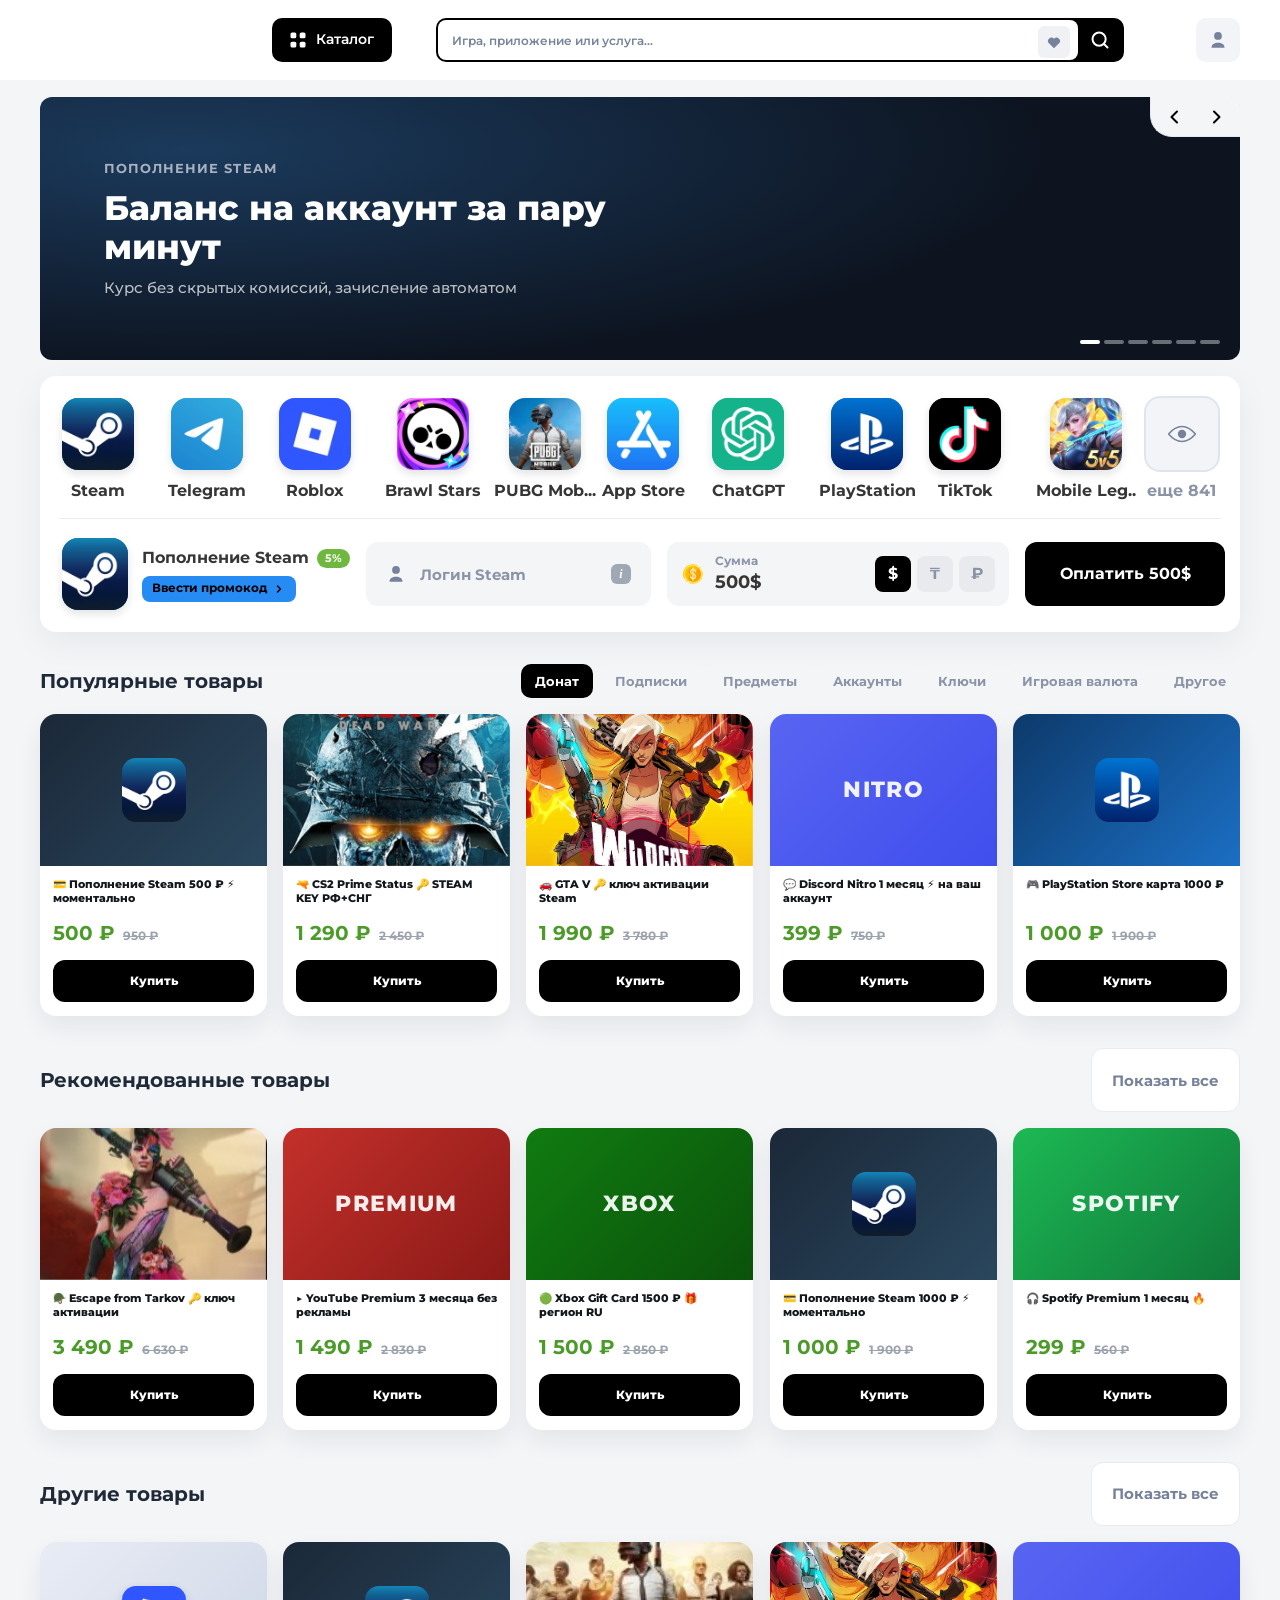
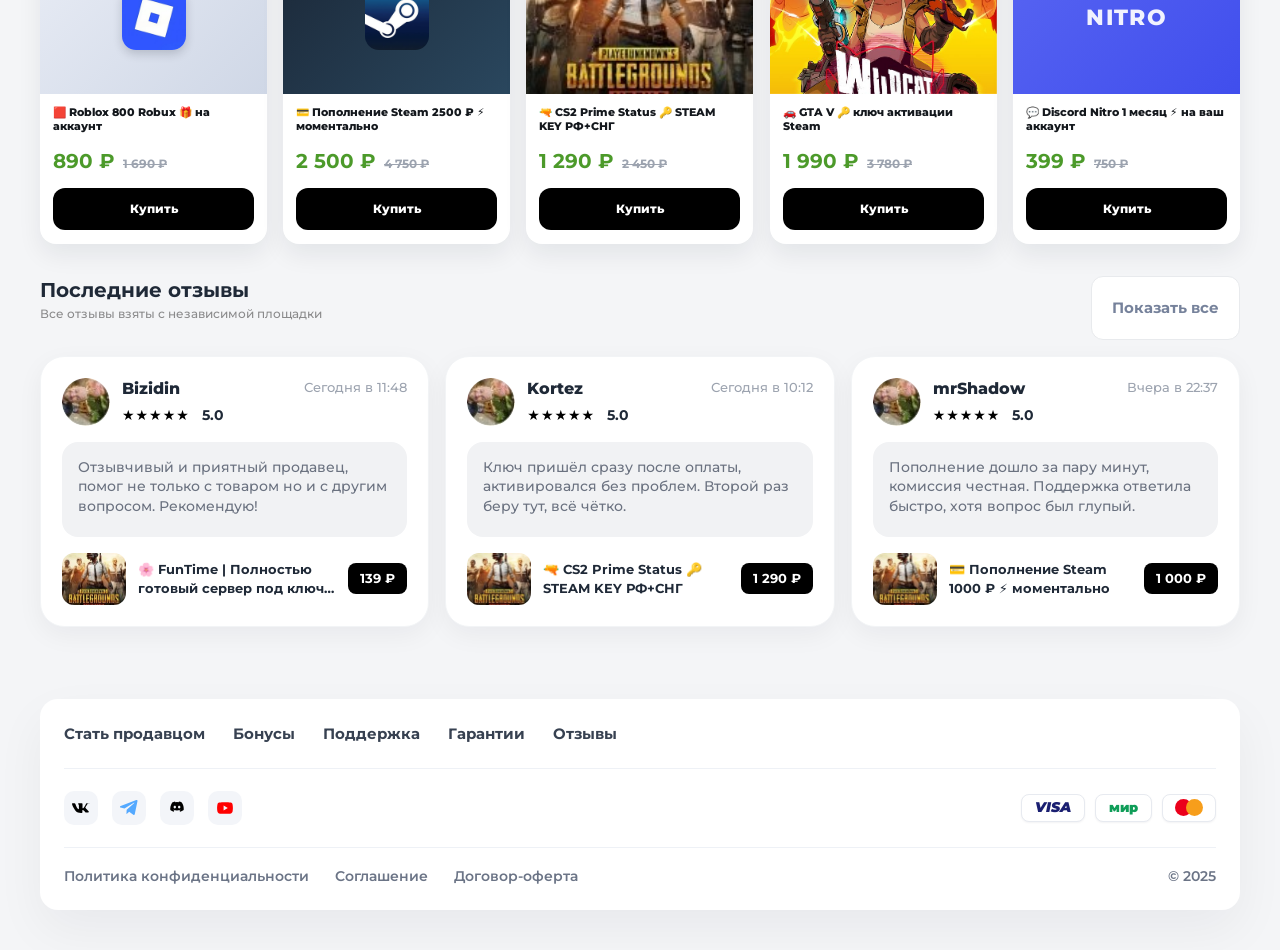
==== commit 0c3d4678: "Адаптив: витрина, страница заказа и админка Контейнер стал резиновым, дальше четыре брейкпоинта. Ряд" ====
--- a/index.html
+++ b/index.html
@@ -2,7 +2,7 @@
 <html lang="ru">
 <head>
 <meta charset="utf-8">
-<meta name="viewport" content="width=1280">
+<meta name="viewport" content="width=device-width, initial-scale=1">
 <title>Магазин цифровых товаров</title>
 <link rel="icon" href="assets/img/favicon.svg" type="image/svg+xml">
 <link rel="icon" href="assets/img/favicon-32.png" sizes="32x32" type="image/png">
--- a/assets/css/styles.css
+++ b/assets/css/styles.css
@@ -3,8 +3,8 @@
    Все размеры и цвета сняты с фигмы (контейнер 1200, шапка 80, карточка 227×294 и т.д.),
    поэтому в коде много «некруглых» чисел вроде 13.5px — так в макете.
 
-   Мобильной версии по ТЗ не требуется, поэтому вёрстка desktop-only,
-   viewport зафиксирован на 1280.
+   Раскладка резиновая: контейнер тянется до 1200, дальше вступают брейкпоинты
+   в конце файла — от планшета до телефона.
 */
 
 :root {
@@ -46,12 +46,13 @@
 :focus-visible { outline: 2px solid #268BF3; outline-offset: 2px; }
 a { color: inherit; text-decoration: none; }
 
-/* Белая «подложка» страницы шириной 1280 — в макете весь контент лежит на ней */
+/* Общий контейнер: до 1200 как в макете, ниже — по ширине окна с полями */
 .page,
 .header__inner,
 .footer,
 .catalog__inner {
-  width: 1200px;
+  width: 100%;
+  max-width: 1200px;
   margin: 0 auto;
 }
 
@@ -96,7 +97,8 @@
 
 .search {
   position: relative;
-  width: 688px;
+  flex: 1;
+  max-width: 688px;
   height: 44px;
   border: 2px solid #000;
   border-radius: 10px;
@@ -106,7 +108,8 @@
 }
 
 .search__input {
-  width: 642px;
+  flex: 1;
+  min-width: 0;
   height: 40px;
   padding: 0 46px 0 14px;
   border: 0;
@@ -600,7 +603,8 @@
 
 .grid {
   display: grid;
-  grid-template-columns: repeat(5, 227px);
+  /* на 1200 выходит те же пять колонок, что и в макете, дальше — сколько влезет */
+  grid-template-columns: repeat(auto-fill, minmax(190px, 1fr));
   gap: 16px;
 }
 
@@ -752,7 +756,7 @@
 
 .reviews__grid {
   display: grid;
-  grid-template-columns: repeat(3, 1fr);
+  grid-template-columns: repeat(auto-fit, minmax(300px, 1fr));
   gap: 16px;
 }
 
@@ -824,7 +828,6 @@
   border-radius: 18px;
   background: var(--white);
   box-shadow: 0 20px 50px rgba(16, 24, 40, .05);
-  width: 1200px;
 }
 
 .footer__row { display: flex; align-items: center; }
@@ -931,9 +934,10 @@
 /* ─ Страница заказа ─ */
 
 .order {
-  width: 640px;
+  width: 100%;
+  max-width: 640px;
   margin: 0 auto;
-  padding: 40px 0 64px;
+  padding: 40px 16px 64px;
 }
 
 .order__back {
@@ -1107,6 +1111,109 @@
   font-size: 15px;
   font-weight: 600;
   color: #D14343;
+}
+
+/* ─ Брейкпоинты ─
+   Макет нарисован под 1200. Ниже раскладка перестраивается по одному принципу:
+   сначала колонки становятся уже, потом схлопываются в одну, и в последнюю
+   очередь ужимаются отступы и кегли. */
+
+@media (max-width: 1232px) {
+  .page,
+  .catalog__inner { padding-left: 16px; padding-right: 16px; }
+  .footer { width: calc(100% - 32px); }
+
+  /* Отступ слева в 232px — особенность макета, на узком экране он только мешает */
+  .header__inner { padding-left: 16px; padding-right: 16px; gap: 24px; }
+}
+
+@media (max-width: 1080px) {
+  /* Одиннадцать плиток в ряд уже не помещаются, но переносить их не хочется:
+     волна за курсором считает расстояние по горизонтали и на двух рядах врёт.
+     Поэтому ряд остаётся одной строкой и прокручивается. */
+  .services {
+    justify-content: flex-start;
+    gap: 20px;
+    overflow-x: auto;
+    scrollbar-width: thin;
+    padding-bottom: 6px;
+  }
+  .service { flex: none; }
+  /* В ряду с прокруткой подпись длиннее плитки наезжает на соседнюю */
+  .service__name {
+    max-width: 76px;
+    overflow: hidden;
+    text-overflow: ellipsis;
+    font-size: 14px;
+  }
+
+  .topup { grid-template-columns: 1fr 1fr; }
+  .cat-cols { grid-template-columns: repeat(3, minmax(0, 1fr)); gap: 32px 24px; }
+  .cat-col:nth-child(6) { grid-column: auto; }
+  .banner__slide { padding: 0 40px; }
+}
+
+@media (max-width: 860px) {
+  .header__inner {
+    height: auto;
+    flex-wrap: wrap;
+    gap: 12px;
+    padding-top: 12px;
+    padding-bottom: 12px;
+  }
+  /* Поиск уходит на вторую строку целиком: в одну строку с каталогом
+     и профилем он ужимается до нечитаемого */
+  .search { order: 3; flex-basis: 100%; max-width: none; }
+
+  .banner { height: 220px; }
+  .banner__slide { padding: 0 28px; }
+  .banner__title { font-size: 26px; }
+  .banner__text { max-width: 100%; }
+
+  .topup { grid-template-columns: 1fr; }
+  .field--login, .field--amount { height: 56px; }
+
+  .catalog__inner { flex-direction: column; min-height: 0; }
+  .cat-side { width: 100%; border-right: 0; border-bottom: 1px solid #F1F2F5; }
+  .cat-main { padding: 20px 0 28px; }
+  .cat-cols { grid-template-columns: repeat(2, minmax(0, 1fr)); }
+
+  .products__head { flex-wrap: wrap; gap: 12px; }
+  /* Вкладок семь, на узком экране они прокручиваются, а не переносятся */
+  .chips { flex-wrap: nowrap; overflow-x: auto; max-width: 100%; padding-bottom: 4px; }
+  .chip { flex: none; }
+
+  .footer__row { flex-wrap: wrap; gap: 16px; }
+  .order-pay { grid-template-columns: 1fr; }
+}
+
+@media (max-width: 620px) {
+  .page { padding-bottom: 24px; }
+  .grid { grid-template-columns: repeat(auto-fill, minmax(150px, 1fr)); gap: 12px; }
+  .card__media { height: 120px; }
+  .card__title { font-size: 12px; }
+
+  .banner { height: 190px; }
+  .banner__title { font-size: 21px; }
+  .banner__sub { font-size: 13px; }
+  /* Вырез со стрелками занимает четверть узкого баннера: убираем его,
+     остаются точки и свайп */
+  .banner__nav { display: none; }
+
+  .services-card { padding: 14px; }
+  .cat-cols { grid-template-columns: 1fr; gap: 24px; }
+
+  .reviews__head { flex-direction: column; gap: 6px; }
+
+  .order { padding: 24px 12px 40px; }
+  .order-card { padding: 20px 16px; }
+  .order-card__head { flex-wrap: wrap; }
+  .order-key__row { flex-direction: column; align-items: stretch; }
+  .order-key .btn--ghost { width: 100%; }
+  .order-key__code { font-size: 17px; }
+
+  .footer { padding: 20px 16px; }
+  .footer__nav, .footer__legal { flex-wrap: wrap; gap: 12px 20px; }
 }
 
 /* ─ Уважение к системной настройке «меньше движения» ─
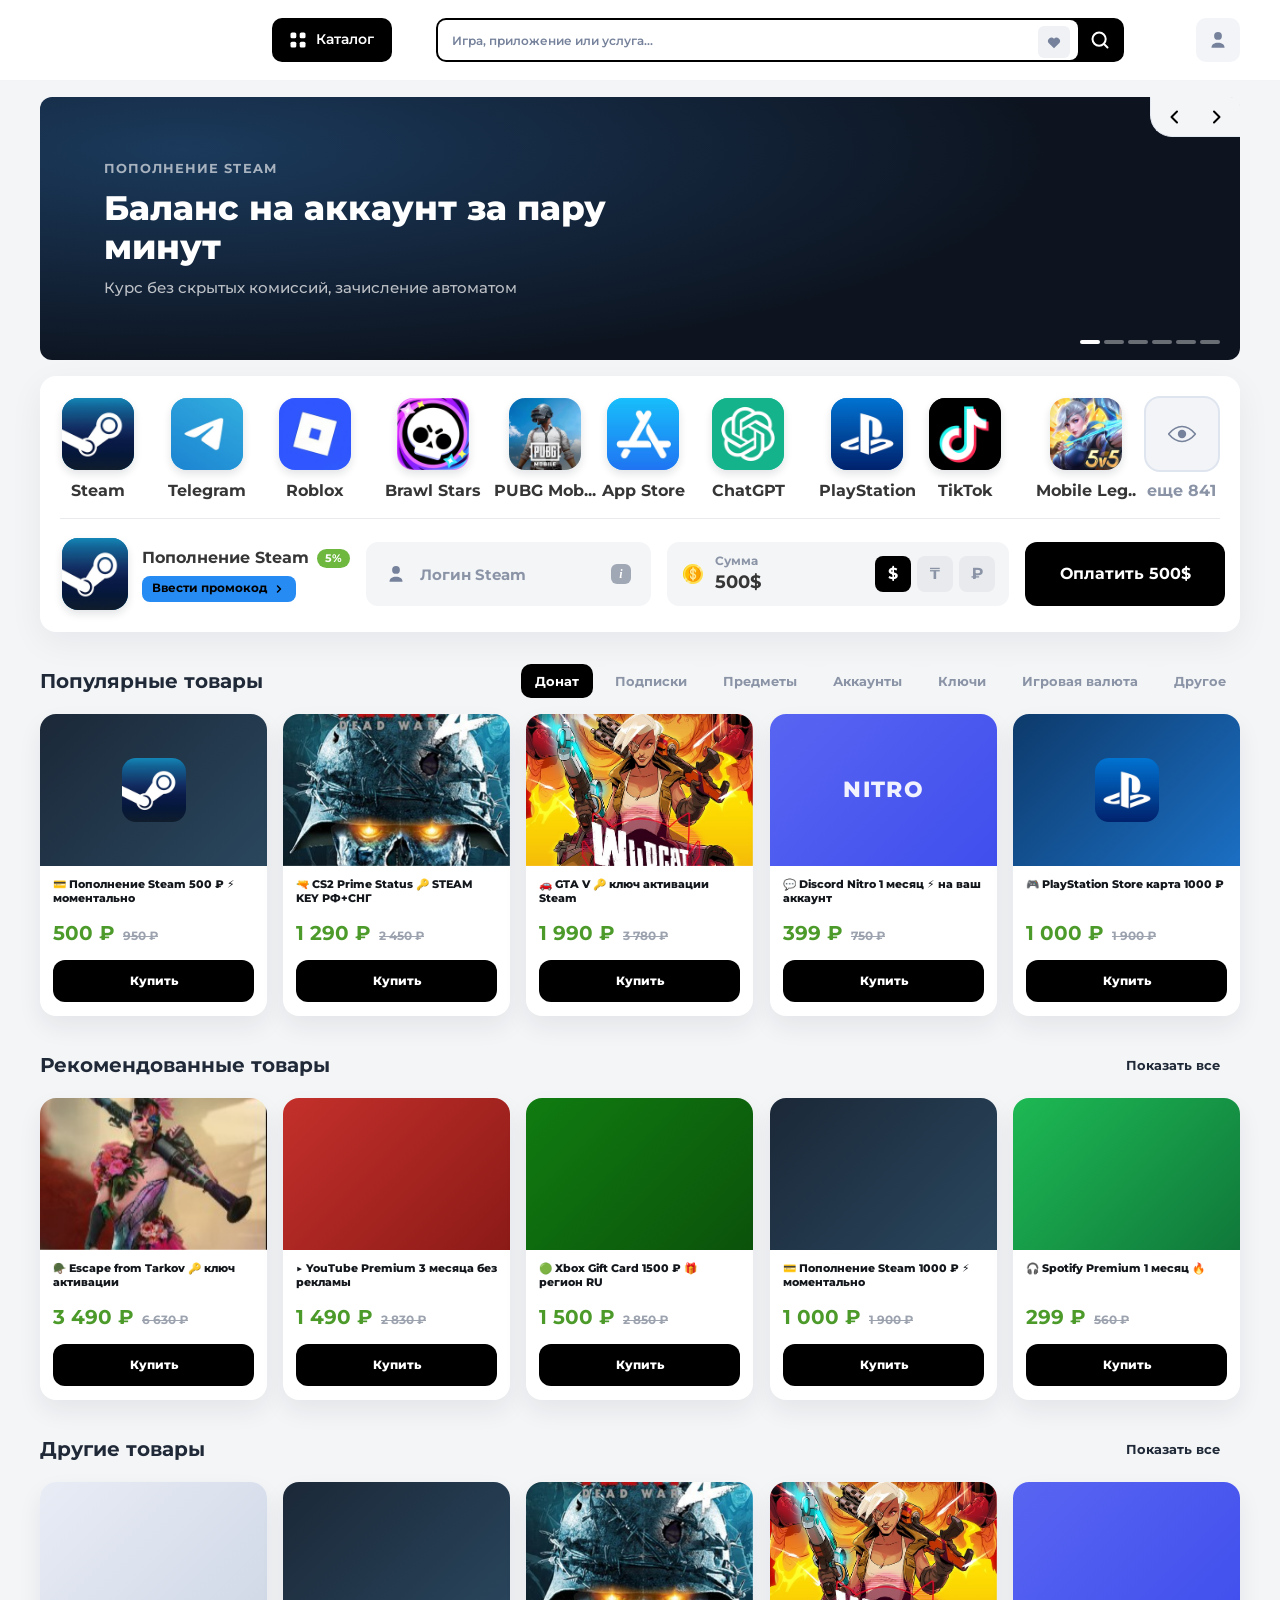
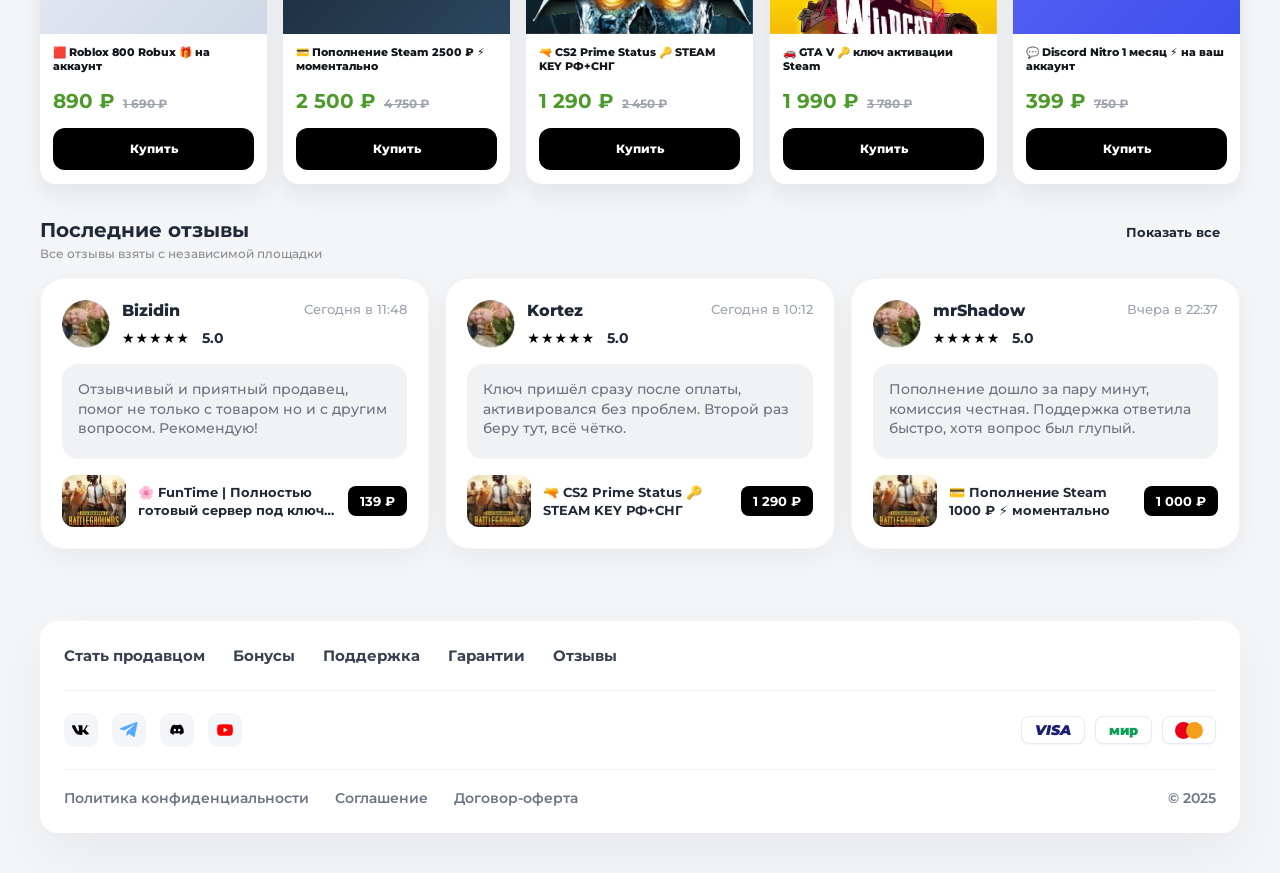
==== commit c540f30f: "Вычитка: развёл конфликт классов, убрал мёртвые атрибуты .btn--ghost был объявлен дважды — стили стр" ====
--- a/index.html
+++ b/index.html
@@ -160,8 +160,9 @@
 
 <main class="page">
 
-  <!-- 1. Баннер-карусель. В макете картинки не было (чёрный прямоугольник),
-       поэтому слайды собраны градиентами — структура и поведение важнее содержимого. -->
+  <!-- Баннер-карусель, пункт 1 интерактива из ТЗ. В макете картинки не было
+       (чёрный прямоугольник), поэтому слайды собраны градиентами —
+       структура и поведение важнее содержимого. -->
   <section class="banner" id="banner">
     <div class="banner__track">
       <div class="banner__slide slide--1 is-current">
@@ -220,7 +221,7 @@
     <div class="banner__dots" role="tablist" aria-label="Слайды"></div>
   </section>
 
-  <!-- 2. Иконки сервисов + блок пополнения Steam -->
+  <!-- Иконки сервисов и блок пополнения Steam -->
   <section class="services-card">
     <div class="services">
           <button class="service" type="button" style="--ring: #1482B3">
@@ -307,7 +308,7 @@
           <span class="field__label">Сумма</span>
           <span class="field__value" id="amountValue">500₽</span>
         </div>
-        <!-- 3. Переключатель валют: только визуальное состояние, пересчёта по ТЗ не требуется -->
+        <!-- Переключатель валют (пункт 3): только активное состояние, пересчёт по ТЗ не нужен -->
         <div class="currency" id="currency">
           <button class="currency__btn is-active" type="button" data-cur="$">$</button>
           <button class="currency__btn" type="button" data-cur="₸">₸</button>
@@ -319,7 +320,7 @@
     </div>
   </section>
 
-  <!-- 4. Ряды товаров -->
+  <!-- Ряды товаров -->
   <section class="products">
     <div class="products__head">
       <h2 class="section-title">Популярные товары</h2>
@@ -344,7 +345,7 @@
               <span class="card__price-now">500 ₽</span>
               <span class="card__price-old">950 ₽</span>
             </p>
-            <button class="btn btn--buy" type="button" data-sku="STEAM-TOPUP-500" data-price="500">Купить</button>
+            <button class="btn btn--buy" type="button">Купить</button>
           </div>
         </article>
         <article class="card" data-sku="KEY-CS2-PRIME">
@@ -355,7 +356,7 @@
               <span class="card__price-now">1 290 ₽</span>
               <span class="card__price-old">2 450 ₽</span>
             </p>
-            <button class="btn btn--buy" type="button" data-sku="KEY-CS2-PRIME" data-price="1290">Купить</button>
+            <button class="btn btn--buy" type="button">Купить</button>
           </div>
         </article>
         <article class="card" data-sku="KEY-GTA5">
@@ -366,7 +367,7 @@
               <span class="card__price-now">1 990 ₽</span>
               <span class="card__price-old">3 780 ₽</span>
             </p>
-            <button class="btn btn--buy" type="button" data-sku="KEY-GTA5" data-price="1990">Купить</button>
+            <button class="btn btn--buy" type="button">Купить</button>
           </div>
         </article>
         <article class="card" data-sku="SUB-DISCORD-1M">
@@ -379,7 +380,7 @@
               <span class="card__price-now">399 ₽</span>
               <span class="card__price-old">750 ₽</span>
             </p>
-            <button class="btn btn--buy" type="button" data-sku="SUB-DISCORD-1M" data-price="399">Купить</button>
+            <button class="btn btn--buy" type="button">Купить</button>
           </div>
         </article>
         <article class="card" data-sku="GIFT-PSN-1000">
@@ -392,7 +393,7 @@
               <span class="card__price-now">1 000 ₽</span>
               <span class="card__price-old">1 900 ₽</span>
             </p>
-            <button class="btn btn--buy" type="button" data-sku="GIFT-PSN-1000" data-price="1000">Купить</button>
+            <button class="btn btn--buy" type="button">Купить</button>
           </div>
         </article>
     </div>
@@ -412,7 +413,7 @@
               <span class="card__price-now">3 490 ₽</span>
               <span class="card__price-old">6 630 ₽</span>
             </p>
-            <button class="btn btn--buy" type="button" data-sku="KEY-EFT" data-price="3490">Купить</button>
+            <button class="btn btn--buy" type="button">Купить</button>
           </div>
         </article>
         <article class="card" data-sku="SUB-YT-3M">
@@ -425,7 +426,7 @@
               <span class="card__price-now">1 490 ₽</span>
               <span class="card__price-old">2 830 ₽</span>
             </p>
-            <button class="btn btn--buy" type="button" data-sku="SUB-YT-3M" data-price="1490">Купить</button>
+            <button class="btn btn--buy" type="button">Купить</button>
           </div>
         </article>
         <article class="card" data-sku="GIFT-XBOX-1500">
@@ -438,7 +439,7 @@
               <span class="card__price-now">1 500 ₽</span>
               <span class="card__price-old">2 850 ₽</span>
             </p>
-            <button class="btn btn--buy" type="button" data-sku="GIFT-XBOX-1500" data-price="1500">Купить</button>
+            <button class="btn btn--buy" type="button">Купить</button>
           </div>
         </article>
         <article class="card" data-sku="STEAM-TOPUP-1000">
@@ -451,7 +452,7 @@
               <span class="card__price-now">1 000 ₽</span>
               <span class="card__price-old">1 900 ₽</span>
             </p>
-            <button class="btn btn--buy" type="button" data-sku="STEAM-TOPUP-1000" data-price="1000">Купить</button>
+            <button class="btn btn--buy" type="button">Купить</button>
           </div>
         </article>
         <article class="card" data-sku="SUB-SPOTIFY-1M">
@@ -464,7 +465,7 @@
               <span class="card__price-now">299 ₽</span>
               <span class="card__price-old">560 ₽</span>
             </p>
-            <button class="btn btn--buy" type="button" data-sku="SUB-SPOTIFY-1M" data-price="299">Купить</button>
+            <button class="btn btn--buy" type="button">Купить</button>
           </div>
         </article>
     </div>
@@ -473,6 +474,8 @@
   <section class="products">
     <div class="products__head">
       <h2 class="section-title">Другие товары</h2>
+      <!-- Каталог из ТЗ — 12 позиций, поэтому подборки пересекаются:
+           один и тот же товар выглядит одинаково в любом ряду -->
       <button class="btn btn--ghost" type="button">Показать все</button>
     </div>
     <div class="grid">
@@ -486,7 +489,7 @@
               <span class="card__price-now">890 ₽</span>
               <span class="card__price-old">1 690 ₽</span>
             </p>
-            <button class="btn btn--buy" type="button" data-sku="GIFT-ROBLOX-800" data-price="890">Купить</button>
+            <button class="btn btn--buy" type="button">Купить</button>
           </div>
         </article>
         <article class="card" data-sku="STEAM-TOPUP-2500">
@@ -499,18 +502,18 @@
               <span class="card__price-now">2 500 ₽</span>
               <span class="card__price-old">4 750 ₽</span>
             </p>
-            <button class="btn btn--buy" type="button" data-sku="STEAM-TOPUP-2500" data-price="2500">Купить</button>
+            <button class="btn btn--buy" type="button">Купить</button>
           </div>
         </article>
         <article class="card" data-sku="KEY-CS2-PRIME">
-            <img class="card__media" src="assets/img/pubg.jpg" alt="" loading="lazy">
+            <img class="card__media" src="assets/img/zombie.jpg" alt="" loading="lazy">
           <div class="card__body">
             <h3 class="card__title">🔫 CS2 Prime Status 🔑 STEAM KEY РФ+СНГ</h3>
             <p class="card__price">
               <span class="card__price-now">1 290 ₽</span>
               <span class="card__price-old">2 450 ₽</span>
             </p>
-            <button class="btn btn--buy" type="button" data-sku="KEY-CS2-PRIME" data-price="1290">Купить</button>
+            <button class="btn btn--buy" type="button">Купить</button>
           </div>
         </article>
         <article class="card" data-sku="KEY-GTA5">
@@ -521,7 +524,7 @@
               <span class="card__price-now">1 990 ₽</span>
               <span class="card__price-old">3 780 ₽</span>
             </p>
-            <button class="btn btn--buy" type="button" data-sku="KEY-GTA5" data-price="1990">Купить</button>
+            <button class="btn btn--buy" type="button">Купить</button>
           </div>
         </article>
         <article class="card" data-sku="SUB-DISCORD-1M">
@@ -534,13 +537,13 @@
               <span class="card__price-now">399 ₽</span>
               <span class="card__price-old">750 ₽</span>
             </p>
-            <button class="btn btn--buy" type="button" data-sku="SUB-DISCORD-1M" data-price="399">Купить</button>
+            <button class="btn btn--buy" type="button">Купить</button>
           </div>
         </article>
     </div>
   </section>
 
-  <!-- 5. Отзывы -->
+  <!-- Отзывы: сверх ТЗ, для полноты страницы -->
   <section class="reviews">
     <div class="reviews__head">
       <div>
--- a/assets/css/styles.css
+++ b/assets/css/styles.css
@@ -1,10 +1,10 @@
 /*
    Витрина магазина цифровых товаров.
-   Все размеры и цвета сняты с фигмы (контейнер 1200, шапка 80, карточка 227×294 и т.д.),
-   поэтому в коде много «некруглых» чисел вроде 13.5px — так в макете.
-
-   Раскладка резиновая: контейнер тянется до 1200, дальше вступают брейкпоинты
-   в конце файла — от планшета до телефона.
+   Размеры и цвета сняты с фигмы (контейнер 1200, шапка 80, обложка карточки 152
+   и т.д.), поэтому в коде попадаются «некруглые» числа вроде 13.5px — так в макете.
+
+   Раскладка при этом резиновая: контейнер тянется до 1200, ниже вступают
+   брейкпоинты в конце файла — от планшета до телефона.
 */
 
 :root {
@@ -386,8 +386,9 @@
   height: 76px;
   border-radius: 18px;
   padding: 2px;
-  /* 4. Волна: --wave (0..1) ставит JS по расстоянию от курсора,
-        поэтому подъём достаётся и соседним плиткам, а не только той, что под мышью */
+  /* Пункт 4 из ТЗ. Волну ведёт --wave (0..1) — его ставит JS по расстоянию
+     от курсора, поэтому подъём достаётся и соседним плиткам, а не только той,
+     что под мышью */
   transform:
     translateY(calc(var(--wave, 0) * -10px))
     scale(calc(1 + var(--wave, 0) * .1));
@@ -625,8 +626,8 @@
   transition: transform .12s ease-out, box-shadow .25s ease;
 }
 
-/* 5. Наведение: подъём, тень поглубже, слои внутри выезжают вперёд,
-      за курсором едет мягкое пятно света (--mx/--my ставит JS) */
+/* Пункт 5 из ТЗ. Подъём, тень поглубже, слои внутри выезжают вперёд,
+   за курсором едет мягкое пятно света (--mx/--my ставит JS) */
 .card:hover {
   --ty: -6px;
   z-index: 2;
@@ -1035,8 +1036,11 @@
 }
 .order-pay .btn:disabled { opacity: .5; cursor: default; }
 
-.btn--ghost {
+/* На витрине .btn--ghost уже занят кнопкой «Показать все», поэтому
+   свой вариант держим в границах страницы заказа */
+.order .btn--ghost {
   height: 64px;
+  margin-left: 0;
   border: 1px solid var(--line-2);
   border-radius: 12px;
   background: var(--white);
@@ -1044,7 +1048,7 @@
   font-size: 15px;
   font-weight: 700;
 }
-.btn--ghost:hover { border-color: #D8DCE4; color: var(--text); }
+.order .btn--ghost:hover { background: var(--white); border-color: #D8DCE4; color: var(--text); }
 
 .order-hint {
   grid-column: 1 / -1;
@@ -1082,7 +1086,7 @@
   color: var(--text-2);
   user-select: all;
 }
-.order-key .btn--ghost { flex: none; height: 48px; padding: 0 20px; }
+.order .order-key__row .btn--ghost { flex: none; height: 48px; padding: 0 20px; }
 
 .order-note {
   margin: 20px 0 0;
@@ -1209,7 +1213,7 @@
   .order-card { padding: 20px 16px; }
   .order-card__head { flex-wrap: wrap; }
   .order-key__row { flex-direction: column; align-items: stretch; }
-  .order-key .btn--ghost { width: 100%; }
+  .order .order-key__row .btn--ghost { width: 100%; }
   .order-key__code { font-size: 17px; }
 
   .footer { padding: 20px 16px; }
